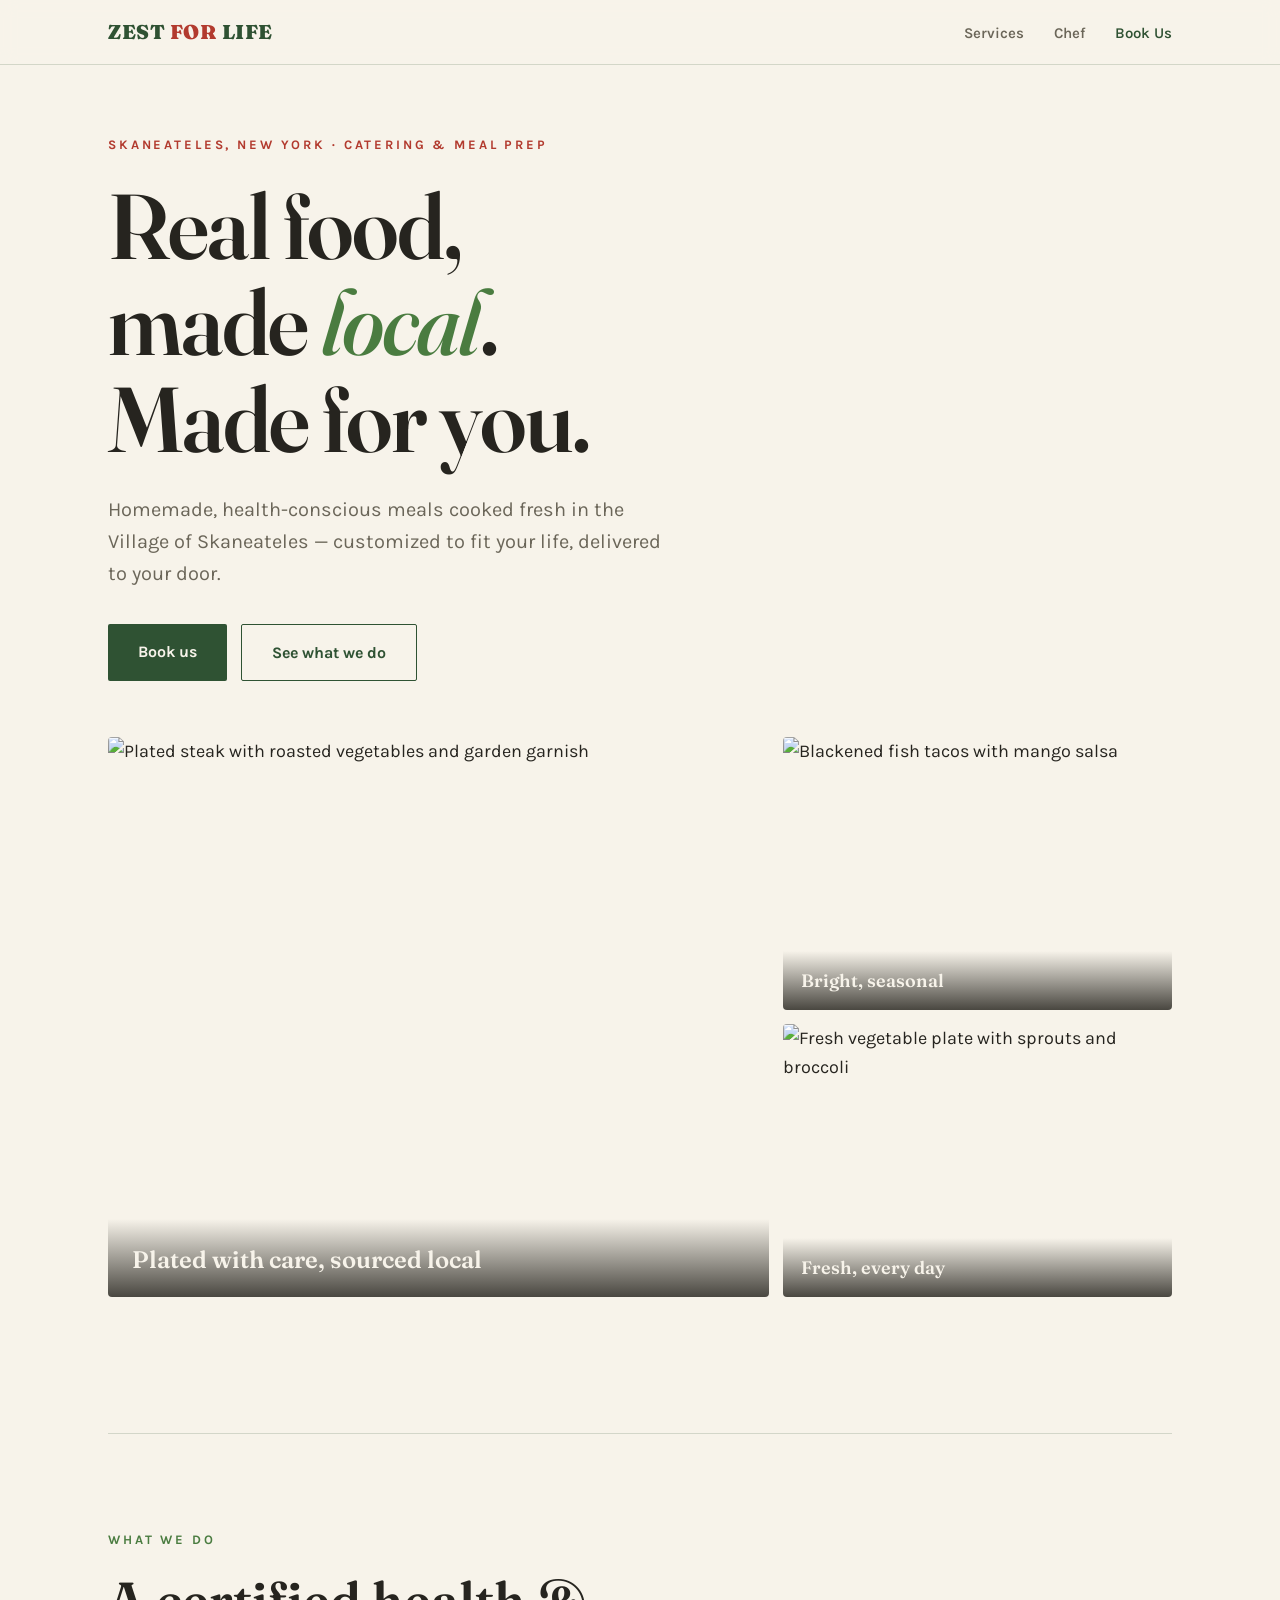
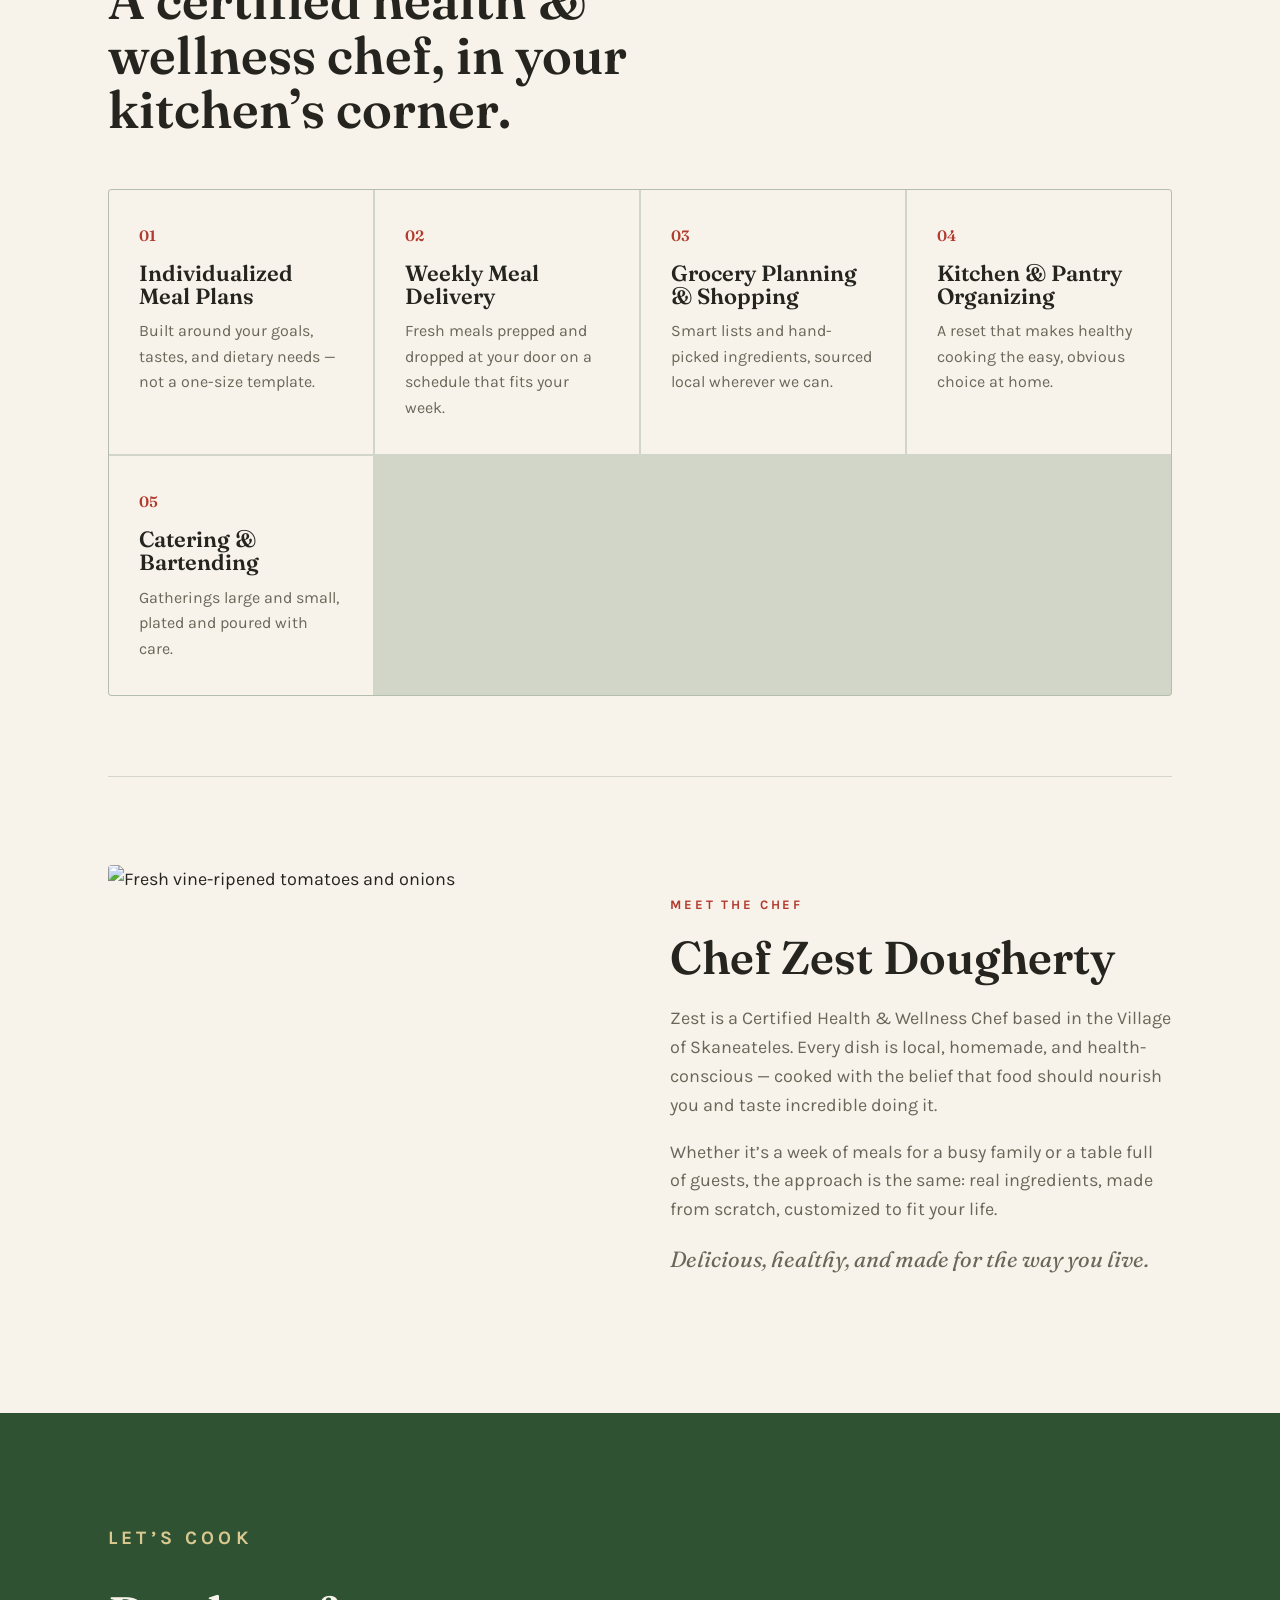
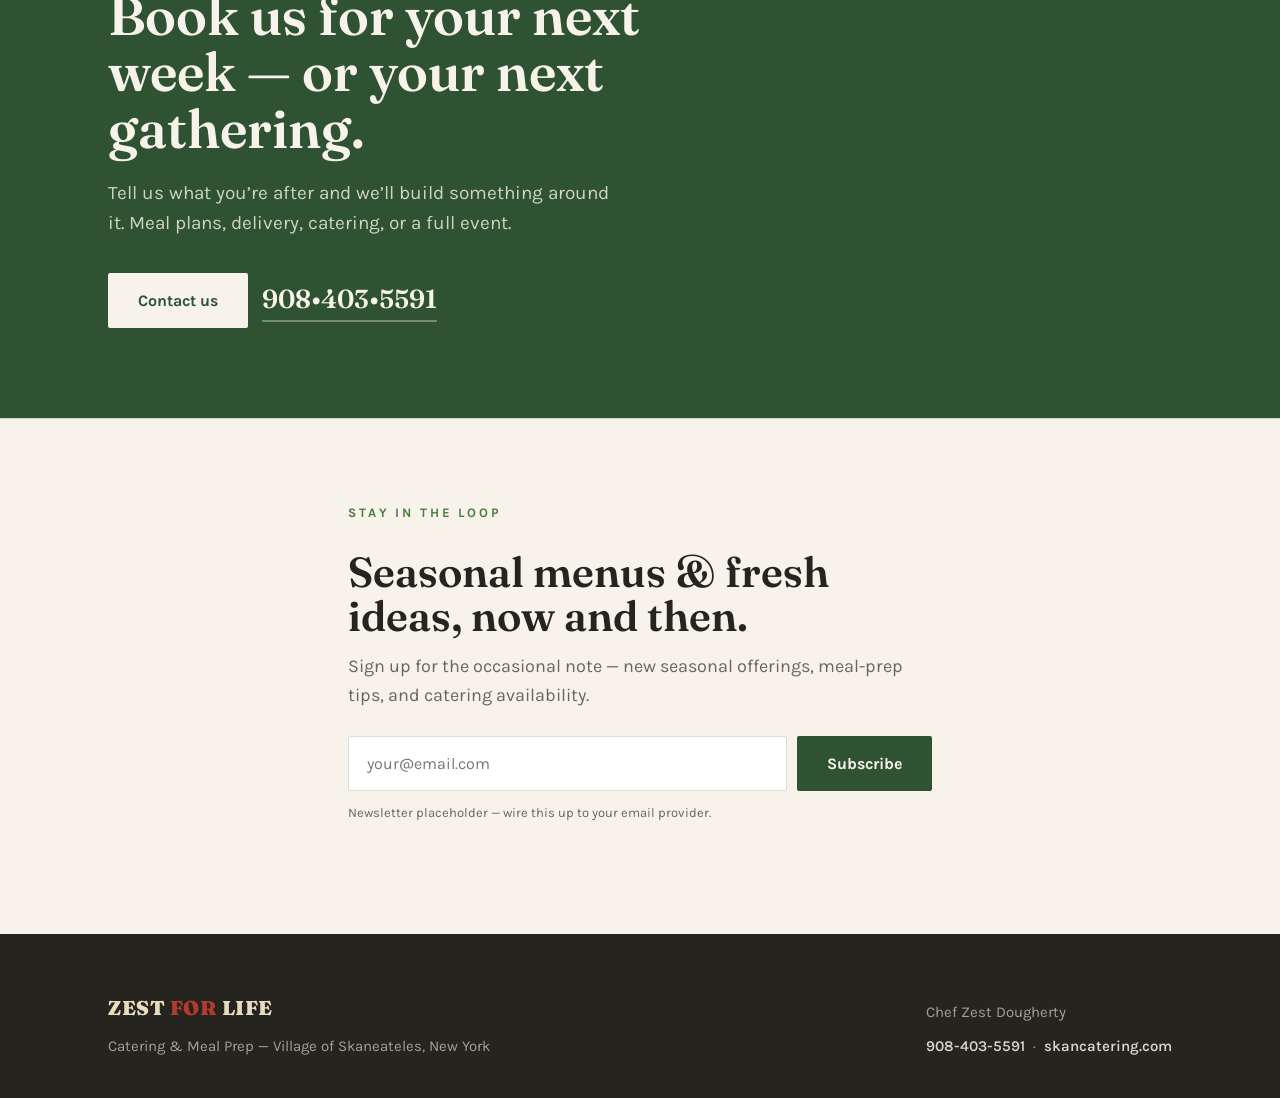
==== index.html @ a6c2edde "Add files via upload" ====
<!DOCTYPE html>
<html lang="en">
<head>
<meta charset="UTF-8">
<meta name="viewport" content="width=device-width, initial-scale=1.0">
<title>Zest for Life — Catering & Meal Prep | Skaneateles, NY</title>
<meta name="description" content="Local, homemade and health-conscious catering and meal prep in the Village of Skaneateles, New York. Certified Health & Wellness Chef Zest Dougherty.">
<meta property="og:title" content="Zest for Life — Catering & Meal Prep">
<meta property="og:description" content="Local, homemade and health-conscious catering and meal prep in Skaneateles, NY.">
<meta property="og:type" content="website">
<link rel="preconnect" href="https://fonts.googleapis.com">
<link rel="preconnect" href="https://fonts.gstatic.com" crossorigin>
<link href="https://fonts.googleapis.com/css2?family=Fraunces:opsz,wght@9..144,400;9..144,500;9..144,600;9..144,900&family=Karla:wght@400;500;600;700&display=swap" rel="stylesheet">
<style>
  :root{
    --herb:#2f5233;
    --herb-bright:#4a7c40;
    --tomato:#b23a2e;
    --cream:#f7f3ea;
    --cream-deep:#efe7d6;
    --ink:#26241f;
    --muted:#6b6659;
    --line:rgba(47,82,51,.18);
  }
  *{box-sizing:border-box;margin:0;padding:0}
  html{scroll-behavior:smooth}
  body{background:var(--cream);color:var(--ink);font-family:'Karla',system-ui,sans-serif;font-size:18px;line-height:1.6;-webkit-font-smoothing:antialiased}
  h1,h2,h3{font-family:'Fraunces',Georgia,serif;line-height:1.05;font-weight:600}
  a{color:inherit}
  img{display:block;width:100%;height:100%;object-fit:cover}
  .wrap{max-width:1120px;margin:0 auto;padding:0 28px}

  header{position:sticky;top:0;z-index:40;background:rgba(247,243,234,.88);backdrop-filter:blur(8px);border-bottom:1px solid var(--line)}
  .bar{display:flex;align-items:center;justify-content:space-between;padding:16px 28px;max-width:1120px;margin:0 auto}
  .brand{font-family:'Fraunces';font-weight:900;font-size:20px;letter-spacing:.5px;color:var(--herb);text-transform:uppercase}
  .brand span{color:var(--tomato)}
  nav a{font-weight:600;font-size:15px;text-decoration:none;margin-left:26px;color:var(--muted);transition:color .2s}
  nav a:hover{color:var(--herb)}
  .nav-cta{color:var(--herb)!important}
  @media(max-width:680px){nav a{margin-left:16px;font-size:14px}.brand{font-size:16px}}

  .hero{padding:70px 0 40px}
  .eyebrow{font-family:'Karla';font-weight:700;letter-spacing:.22em;text-transform:uppercase;font-size:13px;color:var(--tomato);margin-bottom:22px}
  .hero h1{font-size:clamp(48px,8vw,92px);font-weight:600;letter-spacing:-.02em}
  .hero h1 em{font-style:italic;color:var(--herb-bright);font-weight:500}
  .lede{max-width:560px;margin:26px 0 34px;font-size:20px;color:var(--muted)}
  .hero-actions{display:flex;gap:14px;flex-wrap:wrap}
  .btn{display:inline-block;font-weight:700;font-size:16px;text-decoration:none;padding:15px 30px;border-radius:2px;transition:transform .15s,box-shadow .2s}
  .btn-solid{background:var(--herb);color:var(--cream)}
  .btn-solid:hover{transform:translateY(-2px);box-shadow:0 10px 24px rgba(47,82,51,.28)}
  .btn-ghost{border:1.5px solid var(--herb);color:var(--herb)}
  .btn-ghost:hover{background:var(--herb);color:var(--cream)}

  .platter{margin-top:56px;display:grid;grid-template-columns:1.7fr 1fr;grid-template-rows:1fr 1fr;gap:14px;height:560px}
  .platter .big{grid-row:1/3;border-radius:4px;overflow:hidden;position:relative}
  .platter .sm{border-radius:4px;overflow:hidden;position:relative}
  .platter figcaption{position:absolute;left:0;bottom:0;right:0;padding:22px 24px 18px;background:linear-gradient(to top,rgba(30,28,22,.8),transparent);color:var(--cream);font-family:'Fraunces';font-size:24px;font-weight:600}
  .platter .sm figcaption{font-size:18px;padding:16px 18px 14px}
  @media(max-width:760px){.platter{grid-template-columns:1fr 1fr;grid-template-rows:220px 160px;height:auto}.platter .big{grid-column:1/3;grid-row:1}.platter figcaption{font-size:20px}}

  .services{padding:96px 0 80px;border-top:1px solid var(--line);margin-top:96px}
  .sec-head{max-width:620px;margin-bottom:52px}
  .sec-head .eyebrow{color:var(--herb-bright)}
  .sec-head h2{font-size:clamp(34px,5vw,52px)}
  .grid{display:grid;grid-template-columns:repeat(auto-fit,minmax(220px,1fr));gap:2px;background:var(--line);border:1px solid var(--line);border-radius:4px;overflow:hidden}
  .card{background:var(--cream);padding:34px 30px;transition:background .2s}
  .card:hover{background:var(--cream-deep)}
  .card .no{font-family:'Fraunces';font-size:15px;font-weight:600;color:var(--tomato)}
  .card h3{font-size:22px;margin:14px 0 10px}
  .card p{font-size:16px;color:var(--muted)}

  .about{padding:88px 0;display:grid;grid-template-columns:1fr 1fr;gap:60px;align-items:center;border-top:1px solid var(--line)}
  .about-img{border-radius:4px;overflow:hidden;height:460px}
  .about h2{font-size:clamp(30px,4.5vw,46px);margin-bottom:22px}
  .about p{color:var(--muted);margin-bottom:18px}
  .signoff{font-family:'Fraunces';font-style:italic;font-size:22px;color:var(--herb);margin-top:8px}
  @media(max-width:760px){.about{grid-template-columns:1fr;gap:32px}.about-img{height:300px;order:-1}}

  .book{background:var(--herb);color:var(--cream);padding:90px 0}
  .book .eyebrow{color:#d9c88f}
  .book h2{font-size:clamp(34px,5vw,54px);max-width:640px}
  .book p{max-width:520px;margin:20px 0 34px;color:rgba(247,243,234,.8);font-size:19px}
  .book-actions{display:flex;gap:14px;flex-wrap:wrap;align-items:center}
  .btn-cream{background:var(--cream);color:var(--herb)}
  .btn-cream:hover{transform:translateY(-2px);box-shadow:0 10px 24px rgba(0,0,0,.25)}
  .phone{font-family:'Fraunces';font-size:26px;font-weight:600;color:var(--cream);text-decoration:none;border-bottom:2px solid rgba(247,243,234,.35)}

  .news{padding:84px 0;border-top:1px solid var(--line)}
  .news-inner{max-width:640px}
  .news h2{font-size:clamp(28px,4vw,42px);margin-bottom:14px}
  .news p{color:var(--muted);margin-bottom:26px}
  .field{display:flex;gap:10px;flex-wrap:wrap}
  .field input{flex:1;min-width:220px;padding:15px 18px;border:1.5px solid var(--line);border-radius:2px;font-family:inherit;font-size:16px;background:#fff;color:var(--ink)}
  .field input:focus{outline:2px solid var(--herb-bright);outline-offset:1px;border-color:transparent}
  .note{font-size:13px;color:var(--muted);margin-top:12px}

  footer{background:var(--ink);color:var(--cream);padding:56px 0 40px}
  .foot{display:flex;justify-content:space-between;gap:30px;flex-wrap:wrap;align-items:flex-end}
  .foot .brand{color:#e7dcc0}
  .foot .brand span{color:var(--tomato)}
  .foot p{color:rgba(247,243,234,.6);font-size:15px;margin-top:10px}
  .foot a{color:rgba(247,243,234,.85);text-decoration:none;font-weight:600}
  .foot a:hover{color:#fff}
</style>
</head>
<body>

<header>
  <div class="bar">
    <div class="brand">Zest <span>for</span> Life</div>
    <nav>
      <a href="#services">Services</a>
      <a href="#about">Chef</a>
      <a href="#book" class="nav-cta">Book Us</a>
    </nav>
  </div>
</header>

<main class="wrap">

  <section class="hero">
    <p class="eyebrow">Skaneateles, New York &middot; Catering &amp; Meal Prep</p>
    <h1>Real food,<br>made <em>local</em>.<br>Made for you.</h1>
    <p class="lede">Homemade, health-conscious meals cooked fresh in the Village of Skaneateles &mdash; customized to fit your life, delivered to your door.</p>
    <div class="hero-actions">
      <a href="#book" class="btn btn-solid">Book us</a>
      <a href="#services" class="btn btn-ghost">See what we do</a>
    </div>

    <div class="platter">
      <figure class="big">
        <img src="/images/hero.jpg" alt="Plated steak with roasted vegetables and garden garnish">
        <figcaption>Plated with care, sourced local</figcaption>
      </figure>
      <figure class="sm">
        <img src="/images/tacos.jpg" alt="Blackened fish tacos with mango salsa">
        <figcaption>Bright, seasonal</figcaption>
      </figure>
      <figure class="sm">
        <img src="/images/salad.jpg" alt="Fresh vegetable plate with sprouts and broccoli">
        <figcaption>Fresh, every day</figcaption>
      </figure>
    </div>
  </section>

  <section class="services" id="services">
    <div class="sec-head">
      <p class="eyebrow">What we do</p>
      <h2>A certified health &amp; wellness chef, in your kitchen&rsquo;s corner.</h2>
    </div>
    <div class="grid">
      <div class="card"><div class="no">01</div><h3>Individualized Meal Plans</h3><p>Built around your goals, tastes, and dietary needs &mdash; not a one-size template.</p></div>
      <div class="card"><div class="no">02</div><h3>Weekly Meal Delivery</h3><p>Fresh meals prepped and dropped at your door on a schedule that fits your week.</p></div>
      <div class="card"><div class="no">03</div><h3>Grocery Planning &amp; Shopping</h3><p>Smart lists and hand-picked ingredients, sourced local wherever we can.</p></div>
      <div class="card"><div class="no">04</div><h3>Kitchen &amp; Pantry Organizing</h3><p>A reset that makes healthy cooking the easy, obvious choice at home.</p></div>
      <div class="card"><div class="no">05</div><h3>Catering &amp; Bartending</h3><p>Gatherings large and small, plated and poured with care.</p></div>
    </div>
  </section>

  <section class="about" id="about">
    <div class="about-img"><img src="/images/tom.jpg" alt="Fresh vine-ripened tomatoes and onions"></div>
    <div>
      <p class="eyebrow" style="color:var(--tomato)">Meet the chef</p>
      <h2>Chef Zest Dougherty</h2>
      <p>Zest is a Certified Health &amp; Wellness Chef based in the Village of Skaneateles. Every dish is local, homemade, and health-conscious &mdash; cooked with the belief that food should nourish you and taste incredible doing it.</p>
      <p>Whether it&rsquo;s a week of meals for a busy family or a table full of guests, the approach is the same: real ingredients, made from scratch, customized to fit your life.</p>
      <p class="signoff">Delicious, healthy, and made for the way you live.</p>
    </div>
  </section>

</main>

<section class="book" id="book">
  <div class="wrap">
    <p class="eyebrow">Let&rsquo;s cook</p>
    <h2>Book us for your next week &mdash; or your next gathering.</h2>
    <p>Tell us what you&rsquo;re after and we&rsquo;ll build something around it. Meal plans, delivery, catering, or a full event.</p>
    <div class="book-actions">
      <a href="#" class="btn btn-cream">Contact us</a>
      <a href="tel:19084035591" class="phone">908&#8226;403&#8226;5591</a>
    </div>
  </div>
</section>

<section class="news">
  <div class="wrap news-inner">
    <p class="eyebrow" style="color:var(--herb-bright)">Stay in the loop</p>
    <h2>Seasonal menus &amp; fresh ideas, now and then.</h2>
    <p>Sign up for the occasional note &mdash; new seasonal offerings, meal-prep tips, and catering availability.</p>
    <div class="field">
      <input type="email" placeholder="your@email.com" aria-label="Email address">
      <a href="#" class="btn btn-solid">Subscribe</a>
    </div>
    <p class="note">Newsletter placeholder &mdash; wire this up to your email provider.</p>
  </div>
</section>

<footer>
  <div class="wrap foot">
    <div>
      <div class="brand">Zest <span>for</span> Life</div>
      <p>Catering &amp; Meal Prep &mdash; Village of Skaneateles, New York</p>
    </div>
    <div>
      <p>Chef Zest Dougherty</p>
      <p><a href="tel:19084035591">908-403-5591</a> &nbsp;&middot;&nbsp; <a href="https://skancatering.com">skancatering.com</a></p>
    </div>
  </div>
</footer>

</body>
</html>
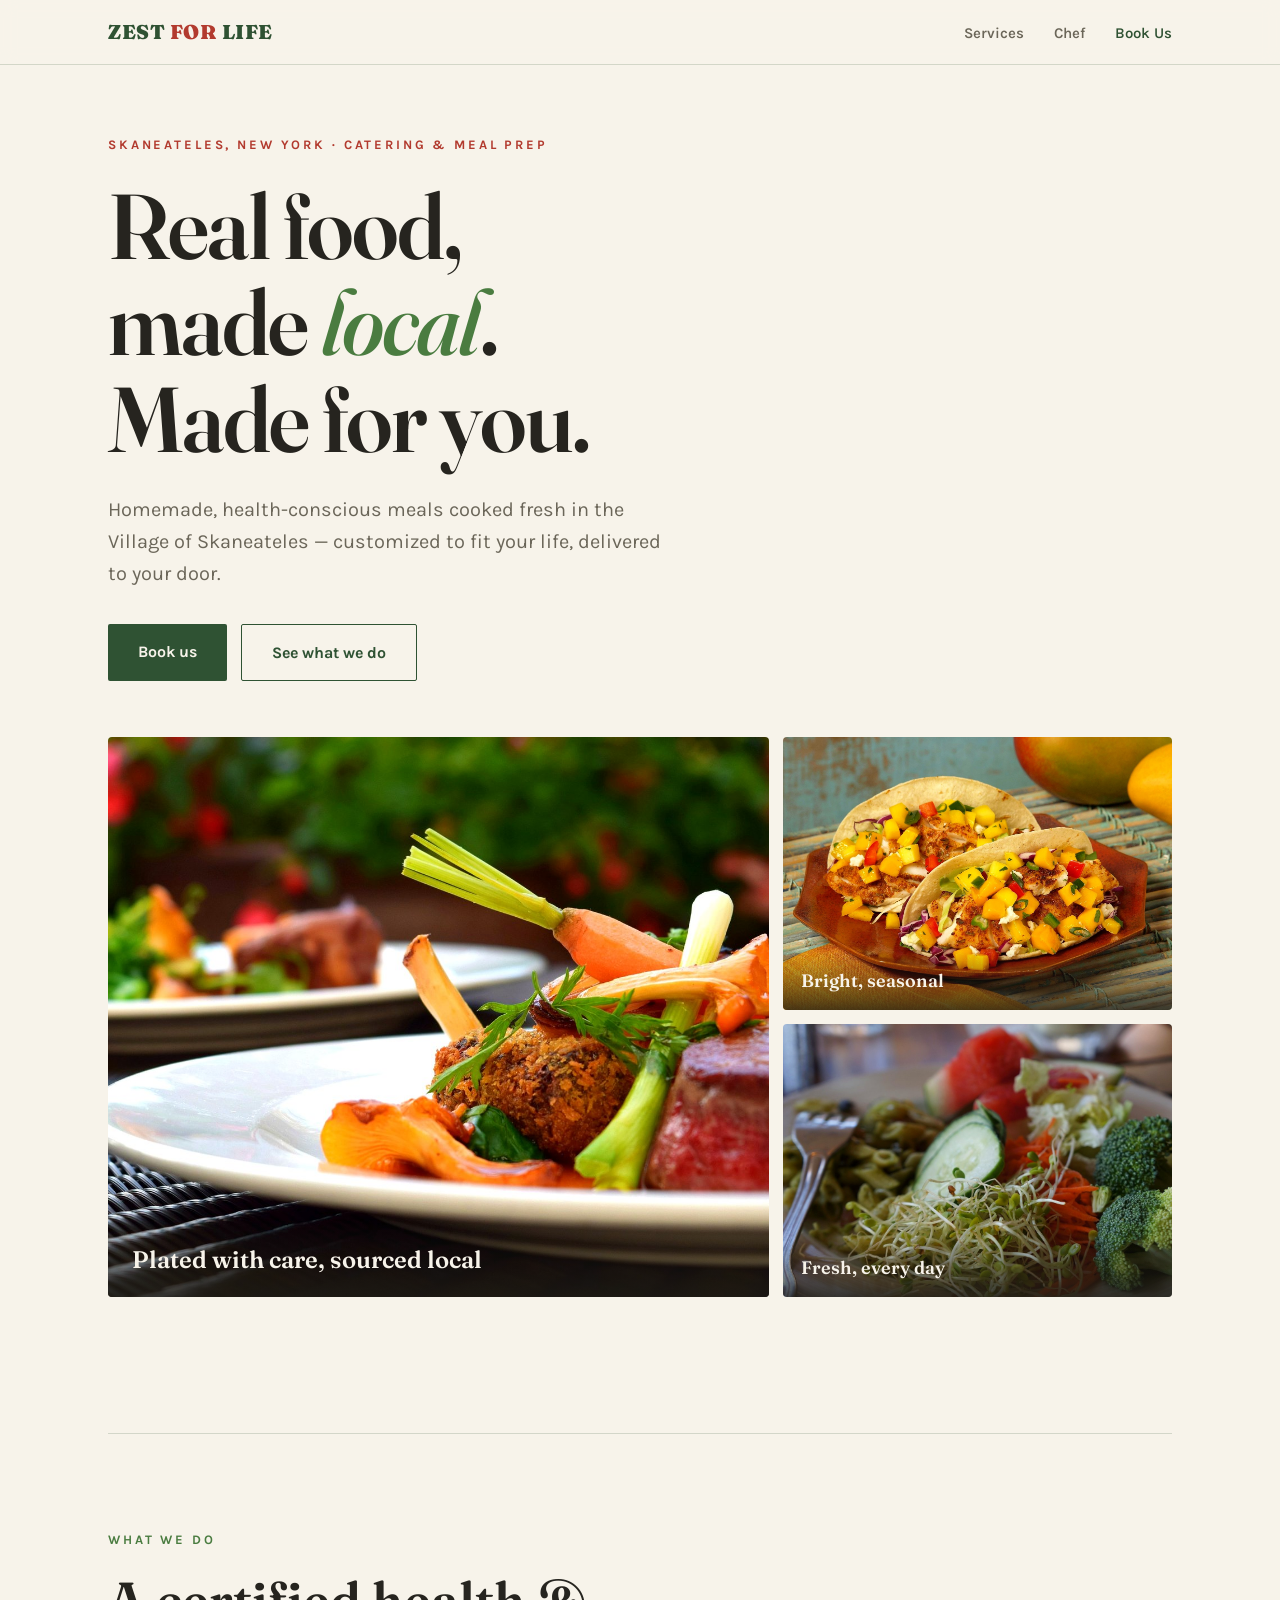
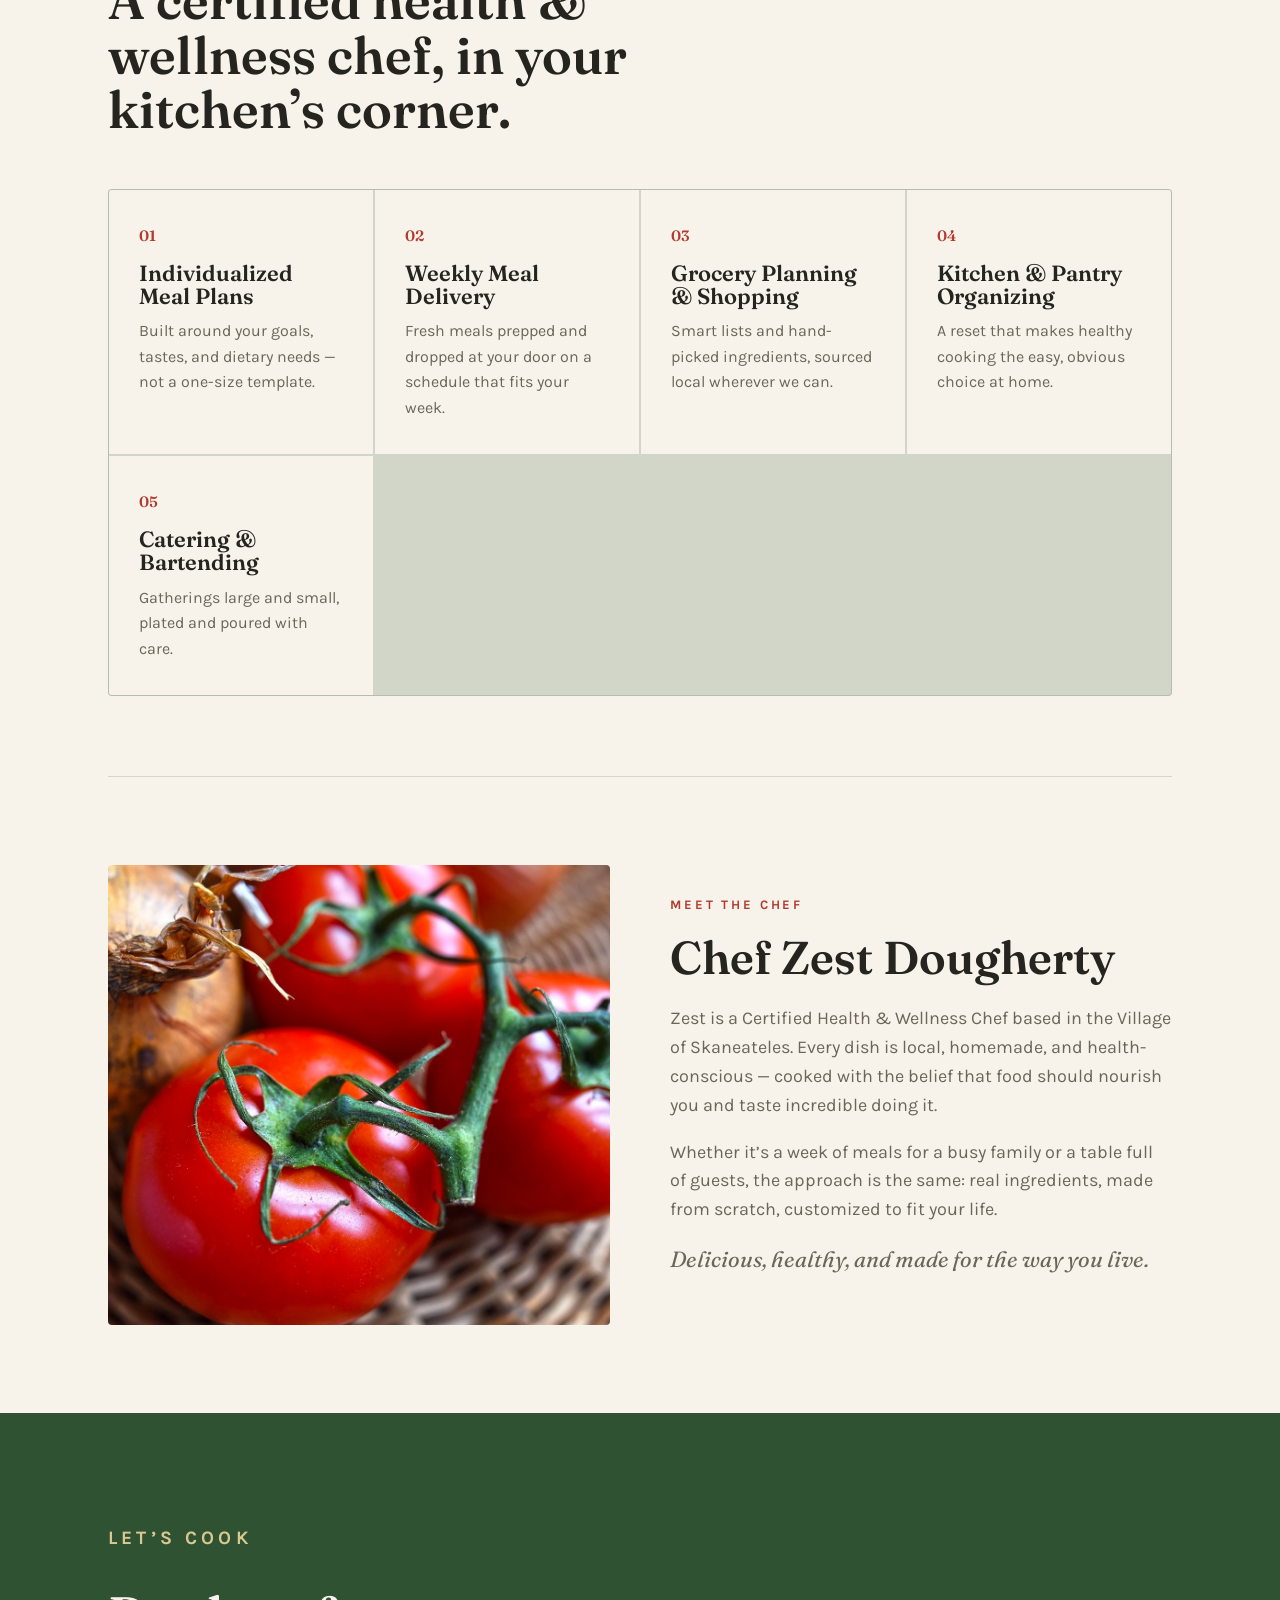
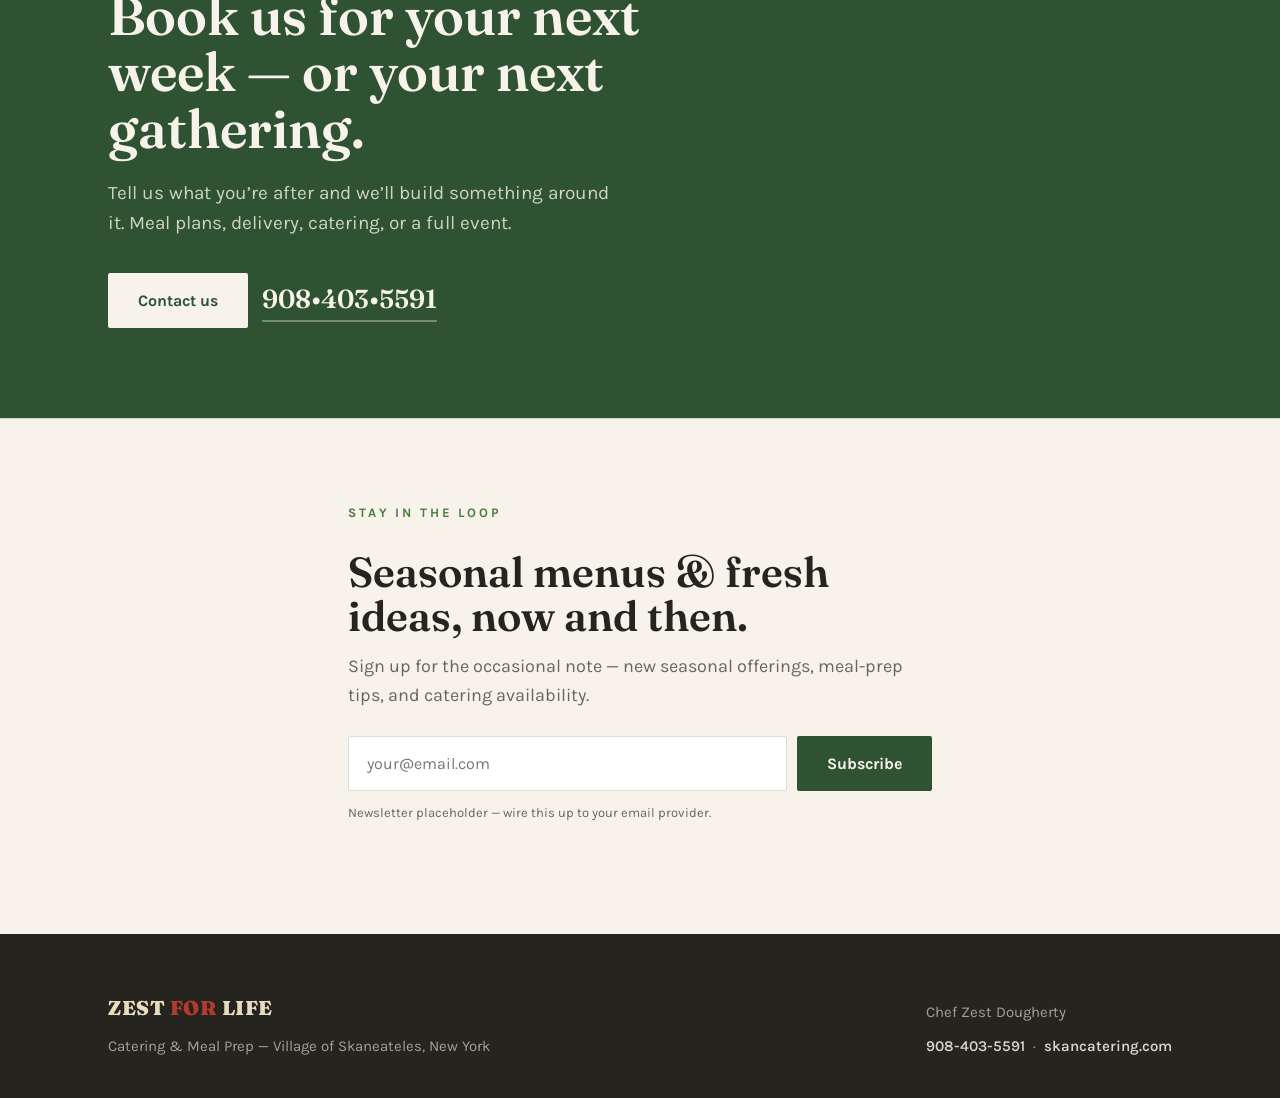
==== commit 3a38daf9: "Update index.html" ====
--- a/index.html
+++ b/index.html
@@ -129,15 +129,15 @@
 
     <div class="platter">
       <figure class="big">
-        <img src="/images/hero.jpg" alt="Plated steak with roasted vegetables and garden garnish">
+        <img src="./hero.jpg" alt="Plated steak with roasted vegetables and garden garnish">
         <figcaption>Plated with care, sourced local</figcaption>
       </figure>
       <figure class="sm">
-        <img src="/images/tacos.jpg" alt="Blackened fish tacos with mango salsa">
+        <img src="./tacos.jpg" alt="Blackened fish tacos with mango salsa">
         <figcaption>Bright, seasonal</figcaption>
       </figure>
       <figure class="sm">
-        <img src="/images/salad.jpg" alt="Fresh vegetable plate with sprouts and broccoli">
+        <img src="./salad.jpg" alt="Fresh vegetable plate with sprouts and broccoli">
         <figcaption>Fresh, every day</figcaption>
       </figure>
     </div>
@@ -158,7 +158,7 @@
   </section>
 
   <section class="about" id="about">
-    <div class="about-img"><img src="/images/tom.jpg" alt="Fresh vine-ripened tomatoes and onions"></div>
+    <div class="about-img"><img src="./tom.jpg" alt="Fresh vine-ripened tomatoes and onions"></div>
     <div>
       <p class="eyebrow" style="color:var(--tomato)">Meet the chef</p>
       <h2>Chef Zest Dougherty</h2>
@@ -209,4 +209,4 @@
 </footer>
 
 </body>
-</html>+</html>
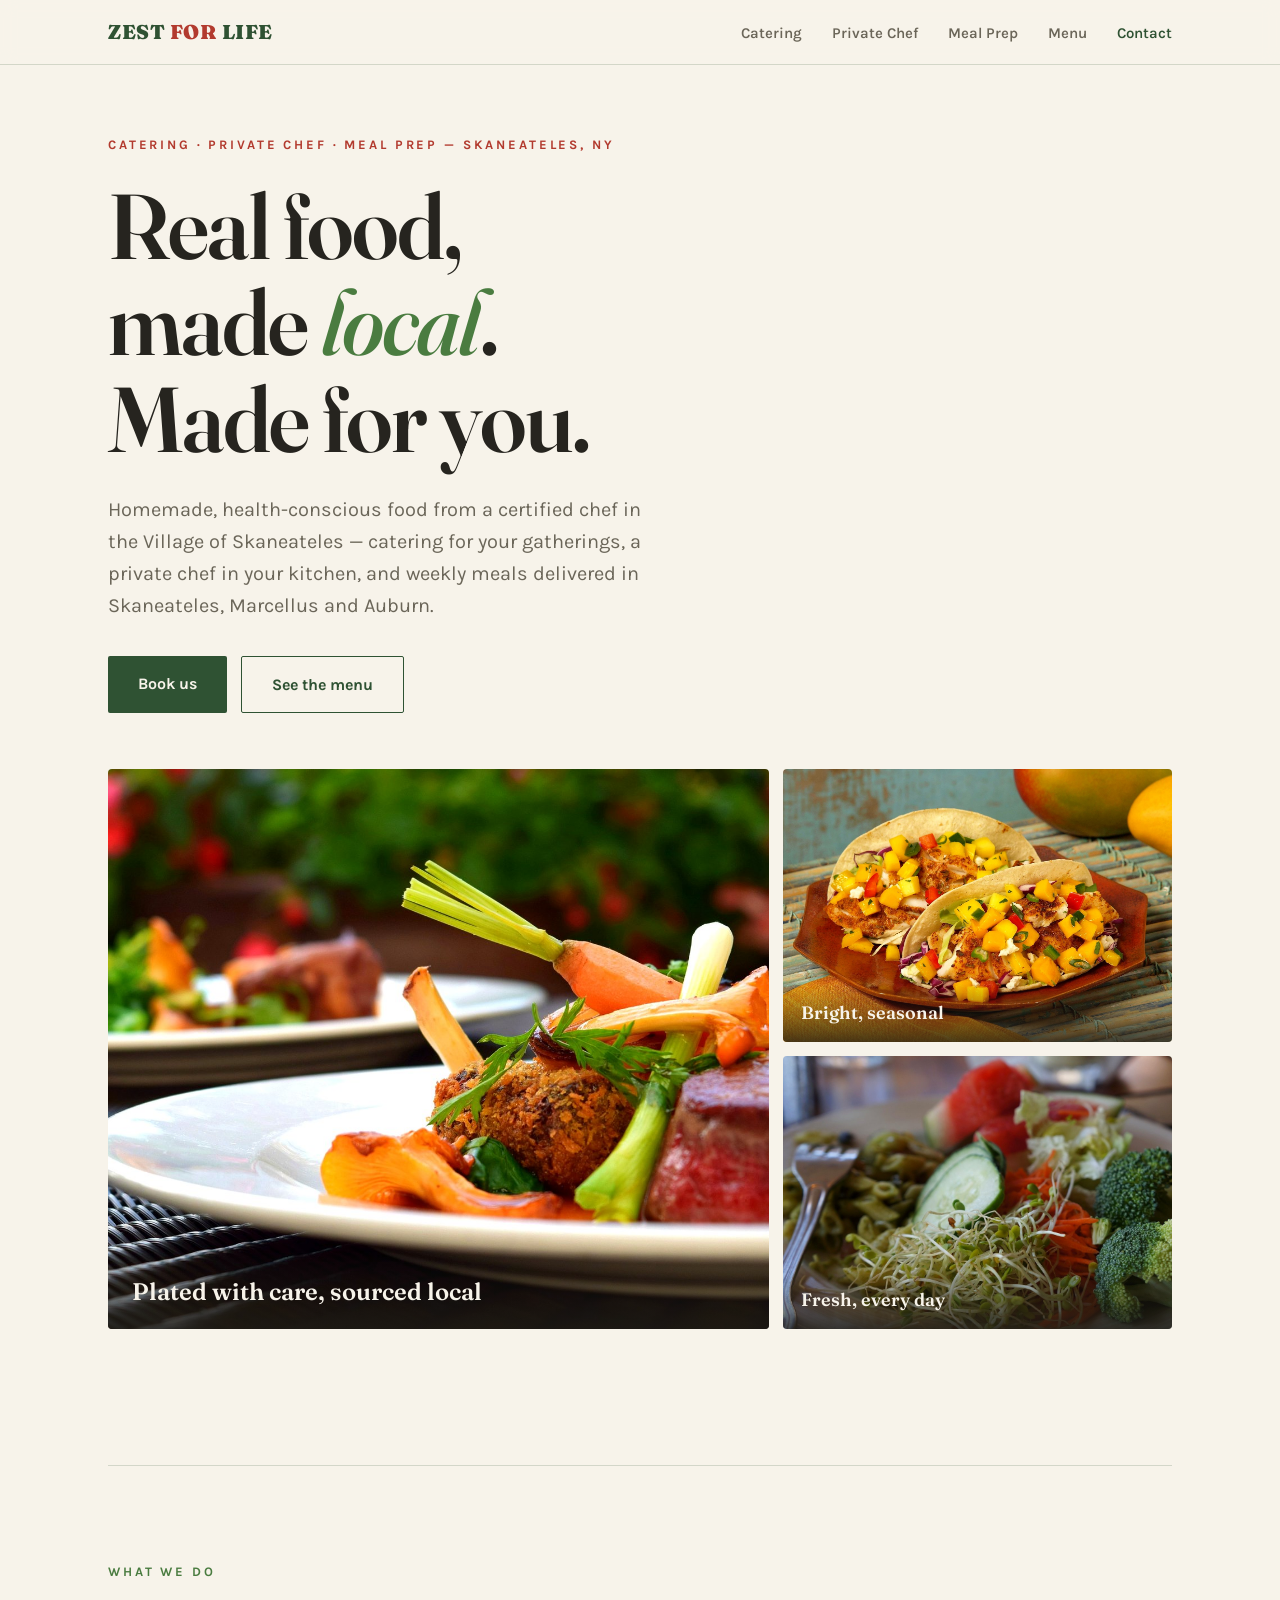
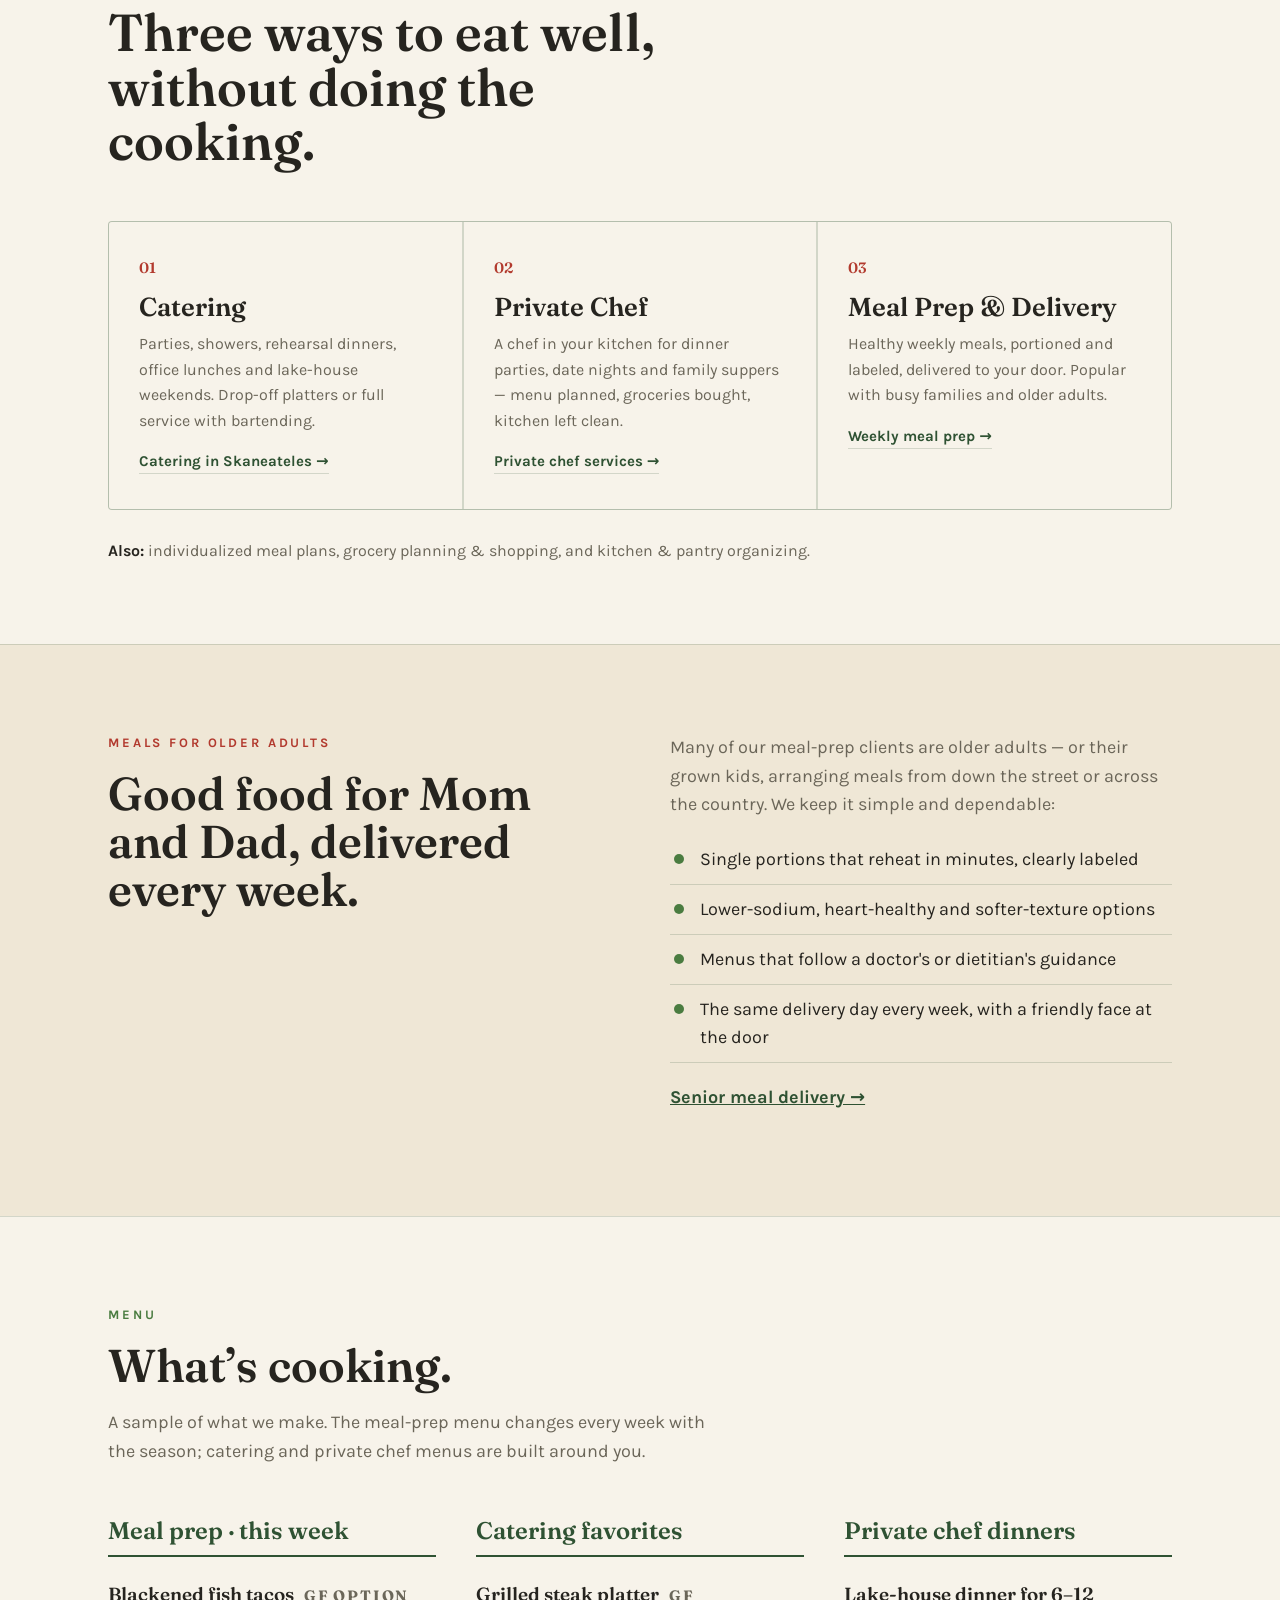
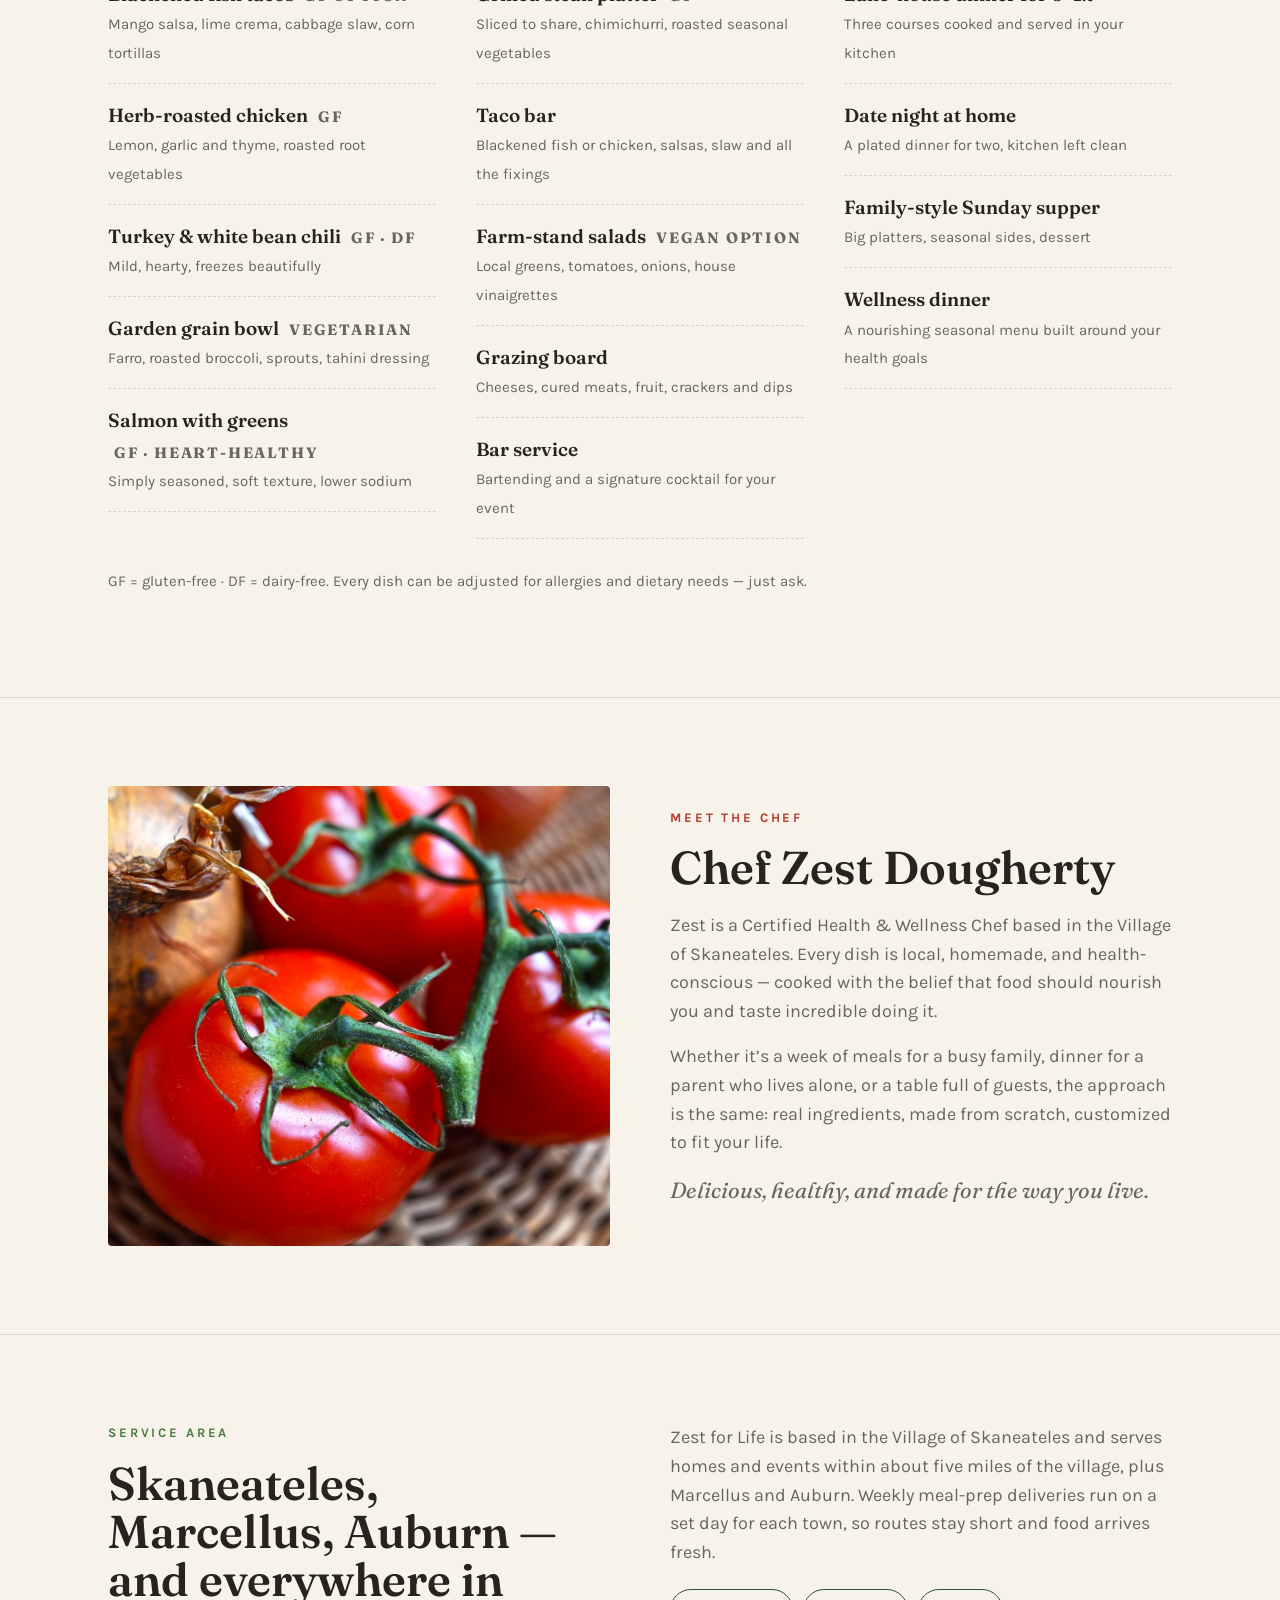
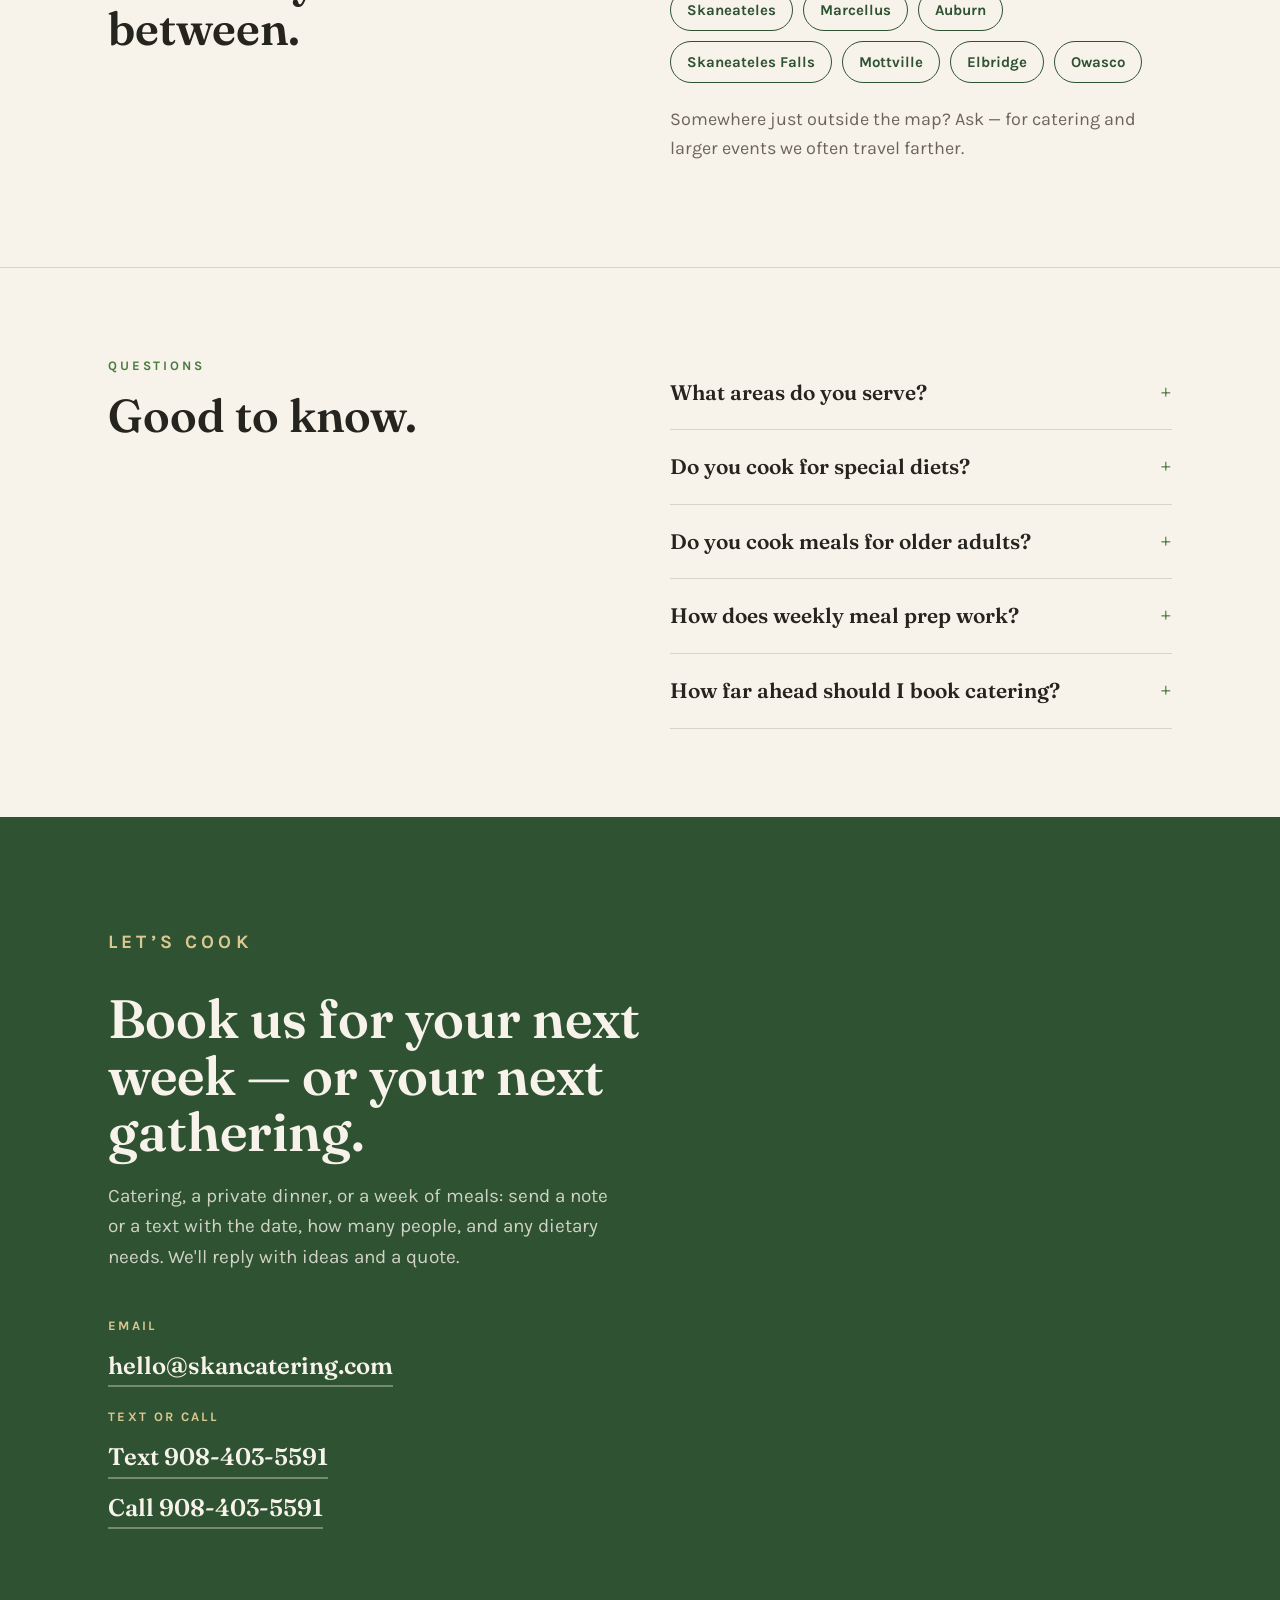
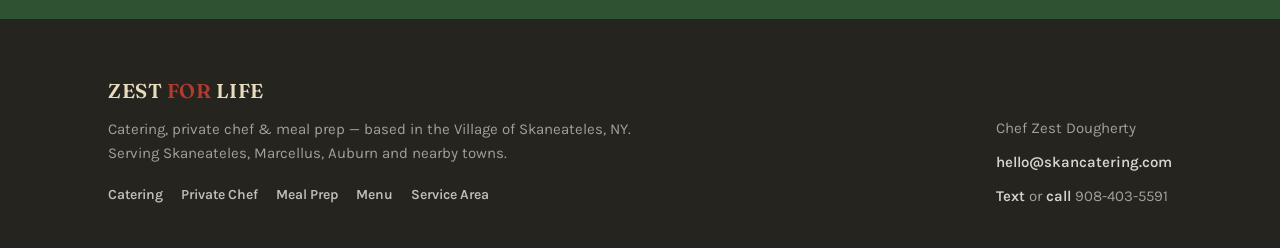
==== commit fa90c7b4: "Add files via upload" ====
--- a/index.html
+++ b/index.html
@@ -3,141 +3,57 @@
 <head>
 <meta charset="UTF-8">
 <meta name="viewport" content="width=device-width, initial-scale=1.0">
-<title>Zest for Life — Catering & Meal Prep | Skaneateles, NY</title>
-<meta name="description" content="Local, homemade and health-conscious catering and meal prep in the Village of Skaneateles, New York. Certified Health & Wellness Chef Zest Dougherty.">
-<meta property="og:title" content="Zest for Life — Catering & Meal Prep">
-<meta property="og:description" content="Local, homemade and health-conscious catering and meal prep in Skaneateles, NY.">
+<title>Catering, Private Chef & Meal Prep in Skaneateles, NY | Zest for Life</title>
+<meta name="description" content="Zest for Life offers catering, private chef dinners and healthy weekly meal prep in Skaneateles, Marcellus and Auburn, NY, from Certified Health & Wellness Chef Zest Dougherty.">
+<link rel="canonical" href="https://skancatering.com/">
+<meta property="og:title" content="Catering, Private Chef & Meal Prep in Skaneateles, NY | Zest for Life">
+<meta property="og:description" content="Zest for Life offers catering, private chef dinners and healthy weekly meal prep in Skaneateles, Marcellus and Auburn, NY, from Certified Health & Wellness Chef Zest Dougherty.">
 <meta property="og:type" content="website">
+<meta property="og:url" content="https://skancatering.com/">
+<meta property="og:image" content="https://skancatering.com/hero.jpg">
+<meta name="theme-color" content="#2f5233">
 <link rel="preconnect" href="https://fonts.googleapis.com">
 <link rel="preconnect" href="https://fonts.gstatic.com" crossorigin>
-<link href="https://fonts.googleapis.com/css2?family=Fraunces:opsz,wght@9..144,400;9..144,500;9..144,600;9..144,900&family=Karla:wght@400;500;600;700&display=swap" rel="stylesheet">
-<style>
-  :root{
-    --herb:#2f5233;
-    --herb-bright:#4a7c40;
-    --tomato:#b23a2e;
-    --cream:#f7f3ea;
-    --cream-deep:#efe7d6;
-    --ink:#26241f;
-    --muted:#6b6659;
-    --line:rgba(47,82,51,.18);
-  }
-  *{box-sizing:border-box;margin:0;padding:0}
-  html{scroll-behavior:smooth}
-  body{background:var(--cream);color:var(--ink);font-family:'Karla',system-ui,sans-serif;font-size:18px;line-height:1.6;-webkit-font-smoothing:antialiased}
-  h1,h2,h3{font-family:'Fraunces',Georgia,serif;line-height:1.05;font-weight:600}
-  a{color:inherit}
-  img{display:block;width:100%;height:100%;object-fit:cover}
-  .wrap{max-width:1120px;margin:0 auto;padding:0 28px}
-
-  header{position:sticky;top:0;z-index:40;background:rgba(247,243,234,.88);backdrop-filter:blur(8px);border-bottom:1px solid var(--line)}
-  .bar{display:flex;align-items:center;justify-content:space-between;padding:16px 28px;max-width:1120px;margin:0 auto}
-  .brand{font-family:'Fraunces';font-weight:900;font-size:20px;letter-spacing:.5px;color:var(--herb);text-transform:uppercase}
-  .brand span{color:var(--tomato)}
-  nav a{font-weight:600;font-size:15px;text-decoration:none;margin-left:26px;color:var(--muted);transition:color .2s}
-  nav a:hover{color:var(--herb)}
-  .nav-cta{color:var(--herb)!important}
-  @media(max-width:680px){nav a{margin-left:16px;font-size:14px}.brand{font-size:16px}}
-
-  .hero{padding:70px 0 40px}
-  .eyebrow{font-family:'Karla';font-weight:700;letter-spacing:.22em;text-transform:uppercase;font-size:13px;color:var(--tomato);margin-bottom:22px}
-  .hero h1{font-size:clamp(48px,8vw,92px);font-weight:600;letter-spacing:-.02em}
-  .hero h1 em{font-style:italic;color:var(--herb-bright);font-weight:500}
-  .lede{max-width:560px;margin:26px 0 34px;font-size:20px;color:var(--muted)}
-  .hero-actions{display:flex;gap:14px;flex-wrap:wrap}
-  .btn{display:inline-block;font-weight:700;font-size:16px;text-decoration:none;padding:15px 30px;border-radius:2px;transition:transform .15s,box-shadow .2s}
-  .btn-solid{background:var(--herb);color:var(--cream)}
-  .btn-solid:hover{transform:translateY(-2px);box-shadow:0 10px 24px rgba(47,82,51,.28)}
-  .btn-ghost{border:1.5px solid var(--herb);color:var(--herb)}
-  .btn-ghost:hover{background:var(--herb);color:var(--cream)}
-
-  .platter{margin-top:56px;display:grid;grid-template-columns:1.7fr 1fr;grid-template-rows:1fr 1fr;gap:14px;height:560px}
-  .platter .big{grid-row:1/3;border-radius:4px;overflow:hidden;position:relative}
-  .platter .sm{border-radius:4px;overflow:hidden;position:relative}
-  .platter figcaption{position:absolute;left:0;bottom:0;right:0;padding:22px 24px 18px;background:linear-gradient(to top,rgba(30,28,22,.8),transparent);color:var(--cream);font-family:'Fraunces';font-size:24px;font-weight:600}
-  .platter .sm figcaption{font-size:18px;padding:16px 18px 14px}
-  @media(max-width:760px){.platter{grid-template-columns:1fr 1fr;grid-template-rows:220px 160px;height:auto}.platter .big{grid-column:1/3;grid-row:1}.platter figcaption{font-size:20px}}
-
-  .services{padding:96px 0 80px;border-top:1px solid var(--line);margin-top:96px}
-  .sec-head{max-width:620px;margin-bottom:52px}
-  .sec-head .eyebrow{color:var(--herb-bright)}
-  .sec-head h2{font-size:clamp(34px,5vw,52px)}
-  .grid{display:grid;grid-template-columns:repeat(auto-fit,minmax(220px,1fr));gap:2px;background:var(--line);border:1px solid var(--line);border-radius:4px;overflow:hidden}
-  .card{background:var(--cream);padding:34px 30px;transition:background .2s}
-  .card:hover{background:var(--cream-deep)}
-  .card .no{font-family:'Fraunces';font-size:15px;font-weight:600;color:var(--tomato)}
-  .card h3{font-size:22px;margin:14px 0 10px}
-  .card p{font-size:16px;color:var(--muted)}
-
-  .about{padding:88px 0;display:grid;grid-template-columns:1fr 1fr;gap:60px;align-items:center;border-top:1px solid var(--line)}
-  .about-img{border-radius:4px;overflow:hidden;height:460px}
-  .about h2{font-size:clamp(30px,4.5vw,46px);margin-bottom:22px}
-  .about p{color:var(--muted);margin-bottom:18px}
-  .signoff{font-family:'Fraunces';font-style:italic;font-size:22px;color:var(--herb);margin-top:8px}
-  @media(max-width:760px){.about{grid-template-columns:1fr;gap:32px}.about-img{height:300px;order:-1}}
-
-  .book{background:var(--herb);color:var(--cream);padding:90px 0}
-  .book .eyebrow{color:#d9c88f}
-  .book h2{font-size:clamp(34px,5vw,54px);max-width:640px}
-  .book p{max-width:520px;margin:20px 0 34px;color:rgba(247,243,234,.8);font-size:19px}
-  .book-actions{display:flex;gap:14px;flex-wrap:wrap;align-items:center}
-  .btn-cream{background:var(--cream);color:var(--herb)}
-  .btn-cream:hover{transform:translateY(-2px);box-shadow:0 10px 24px rgba(0,0,0,.25)}
-  .phone{font-family:'Fraunces';font-size:26px;font-weight:600;color:var(--cream);text-decoration:none;border-bottom:2px solid rgba(247,243,234,.35)}
-
-  .news{padding:84px 0;border-top:1px solid var(--line)}
-  .news-inner{max-width:640px}
-  .news h2{font-size:clamp(28px,4vw,42px);margin-bottom:14px}
-  .news p{color:var(--muted);margin-bottom:26px}
-  .field{display:flex;gap:10px;flex-wrap:wrap}
-  .field input{flex:1;min-width:220px;padding:15px 18px;border:1.5px solid var(--line);border-radius:2px;font-family:inherit;font-size:16px;background:#fff;color:var(--ink)}
-  .field input:focus{outline:2px solid var(--herb-bright);outline-offset:1px;border-color:transparent}
-  .note{font-size:13px;color:var(--muted);margin-top:12px}
-
-  footer{background:var(--ink);color:var(--cream);padding:56px 0 40px}
-  .foot{display:flex;justify-content:space-between;gap:30px;flex-wrap:wrap;align-items:flex-end}
-  .foot .brand{color:#e7dcc0}
-  .foot .brand span{color:var(--tomato)}
-  .foot p{color:rgba(247,243,234,.6);font-size:15px;margin-top:10px}
-  .foot a{color:rgba(247,243,234,.85);text-decoration:none;font-weight:600}
-  .foot a:hover{color:#fff}
-</style>
+<link href="https://fonts.googleapis.com/css2?family=Fraunces:ital,opsz,wght@0,9..144,400;0,9..144,500;0,9..144,600;0,9..144,900;1,9..144,500&family=Karla:wght@400;500;600;700&display=swap" rel="stylesheet">
+<link rel="stylesheet" href="/styles.css">
+<script type="application/ld+json">{"@context": "https://schema.org", "@type": "LocalBusiness", "@id": "https://skancatering.com/#business", "name": "Zest for Life", "description": "Catering, private chef and meal prep service in Skaneateles, NY, run by Certified Health & Wellness Chef Zest Dougherty.", "url": "https://skancatering.com/", "image": "https://skancatering.com/hero.jpg", "telephone": "+19084035591", "email": "hello@skancatering.com", "address": {"@type": "PostalAddress", "addressLocality": "Skaneateles", "addressRegion": "NY", "postalCode": "13152", "addressCountry": "US"}, "areaServed": [{"@type": "City", "name": "Skaneateles, NY"}, {"@type": "City", "name": "Marcellus, NY"}, {"@type": "City", "name": "Auburn, NY"}, {"@type": "City", "name": "Skaneateles Falls, NY"}, {"@type": "City", "name": "Mottville, NY"}, {"@type": "City", "name": "Elbridge, NY"}, {"@type": "City", "name": "Owasco, NY"}, {"@type": "GeoCircle", "geoMidpoint": {"@type": "GeoCoordinates", "latitude": 42.947, "longitude": -76.4291}, "geoRadius": "8047"}], "founder": {"@type": "Person", "name": "Zest Dougherty", "jobTitle": "Certified Health & Wellness Chef"}, "makesOffer": [{"@type": "Offer", "itemOffered": {"@type": "Service", "name": "Catering", "url": "https://skancatering.com/catering"}}, {"@type": "Offer", "itemOffered": {"@type": "Service", "name": "Private chef", "url": "https://skancatering.com/private-chef"}}, {"@type": "Offer", "itemOffered": {"@type": "Service", "name": "Meal prep and weekly meal delivery", "url": "https://skancatering.com/meal-prep"}}]}</script>
+<script type="application/ld+json">{"@context": "https://schema.org", "@type": "FAQPage", "mainEntity": [{"@type": "Question", "name": "What areas do you serve?", "acceptedAnswer": {"@type": "Answer", "text": "We're based in the Village of Skaneateles and serve Skaneateles, Skaneateles Falls, Mottville, Marcellus, Elbridge, Owasco and Auburn &mdash; roughly a five-mile radius of the village plus Marcellus and Auburn. For catering we can often travel farther."}}, {"@type": "Question", "name": "Do you cook for special diets?", "acceptedAnswer": {"@type": "Answer", "text": "Yes. Every plan is built around the people eating it: gluten-free, dairy-free, vegetarian, lower-sodium, heart-healthy, softer textures and smaller portions are all part of the everyday work. If a doctor or dietitian has given guidance, send it along and meals will follow it."}}, {"@type": "Question", "name": "Do you cook meals for older adults?", "acceptedAnswer": {"@type": "Answer", "text": "Yes &mdash; it's one of the things we do most. Families often set up weekly meals for a parent or grandparent: easy-to-reheat portions, clearly labeled, delivered on a regular day, with menus that respect any diet the doctor has recommended."}}, {"@type": "Question", "name": "How does weekly meal prep work?", "acceptedAnswer": {"@type": "Answer", "text": "Choose from the weekly menu (or ask for a custom plan), place your order by the cutoff, and meals are delivered on your town's delivery day, portioned and labeled with reheating instructions."}}, {"@type": "Question", "name": "How far ahead should I book catering?", "acceptedAnswer": {"@type": "Answer", "text": "Two to four weeks is ideal for parties and gatherings, and longer for large events or summer weekends on the lake. Last-minute? Text anyway &mdash; if there's room on the calendar we'll make it work."}}]}</script>
 </head>
 <body>
-
+<a class="skip" href="#main">Skip to content</a>
 <header>
   <div class="bar">
-    <div class="brand">Zest <span>for</span> Life</div>
-    <nav>
-      <a href="#services">Services</a>
-      <a href="#about">Chef</a>
-      <a href="#book" class="nav-cta">Book Us</a>
+    <a href="/" class="brand" style="text-decoration:none">Zest <span>for</span> Life</a>
+    <nav aria-label="Main">
+      <a href="/catering">Catering</a>
+      <a href="/private-chef">Private Chef</a>
+      <a href="/meal-prep">Meal Prep</a>
+      <a href="/#menu">Menu</a>
+      <a href="#contact" class="nav-cta">Contact</a>
     </nav>
   </div>
 </header>
 
-<main class="wrap">
-
+<main id="main" class="wrap">
   <section class="hero">
-    <p class="eyebrow">Skaneateles, New York &middot; Catering &amp; Meal Prep</p>
-    <h1>Real food,<br>made <em>local</em>.<br>Made for you.</h1>
-    <p class="lede">Homemade, health-conscious meals cooked fresh in the Village of Skaneateles &mdash; customized to fit your life, delivered to your door.</p>
+    <h1 class="eyebrow">Catering &middot; Private Chef &middot; Meal Prep &mdash; Skaneateles, NY</h1>
+    <p class="display">Real food,<br>made <em>local</em>.<br>Made for you.</p>
+    <p class="lede">Homemade, health-conscious food from a certified chef in the Village of Skaneateles &mdash; catering for your gatherings, a private chef in your kitchen, and weekly meals delivered in Skaneateles, Marcellus and Auburn.</p>
     <div class="hero-actions">
-      <a href="#book" class="btn btn-solid">Book us</a>
-      <a href="#services" class="btn btn-ghost">See what we do</a>
+      <a href="#contact" class="btn btn-solid">Book us</a>
+      <a href="#menu" class="btn btn-ghost">See the menu</a>
     </div>
-
     <div class="platter">
       <figure class="big">
-        <img src="./hero.jpg" alt="Plated steak with roasted vegetables and garden garnish">
+        <img src="/hero.jpg" alt="Plated steak with roasted vegetables from a Zest for Life catered dinner in Skaneateles" width="1500" height="1000">
         <figcaption>Plated with care, sourced local</figcaption>
       </figure>
       <figure class="sm">
-        <img src="./tacos.jpg" alt="Blackened fish tacos with mango salsa">
+        <img src="/tacos.jpg" alt="Blackened fish tacos with mango salsa" width="1500" height="1125" loading="lazy">
         <figcaption>Bright, seasonal</figcaption>
       </figure>
       <figure class="sm">
-        <img src="./salad.jpg" alt="Fresh vegetable plate with sprouts and broccoli">
+        <img src="/salad.jpg" alt="Fresh vegetable plate with sprouts and broccoli" width="1500" height="842" loading="lazy">
         <figcaption>Fresh, every day</figcaption>
       </figure>
     </div>
@@ -146,67 +62,118 @@
   <section class="services" id="services">
     <div class="sec-head">
       <p class="eyebrow">What we do</p>
-      <h2>A certified health &amp; wellness chef, in your kitchen&rsquo;s corner.</h2>
+      <h2>Three ways to eat well, without doing the cooking.</h2>
     </div>
     <div class="grid">
-      <div class="card"><div class="no">01</div><h3>Individualized Meal Plans</h3><p>Built around your goals, tastes, and dietary needs &mdash; not a one-size template.</p></div>
-      <div class="card"><div class="no">02</div><h3>Weekly Meal Delivery</h3><p>Fresh meals prepped and dropped at your door on a schedule that fits your week.</p></div>
-      <div class="card"><div class="no">03</div><h3>Grocery Planning &amp; Shopping</h3><p>Smart lists and hand-picked ingredients, sourced local wherever we can.</p></div>
-      <div class="card"><div class="no">04</div><h3>Kitchen &amp; Pantry Organizing</h3><p>A reset that makes healthy cooking the easy, obvious choice at home.</p></div>
-      <div class="card"><div class="no">05</div><h3>Catering &amp; Bartending</h3><p>Gatherings large and small, plated and poured with care.</p></div>
+      <div class="card primary"><div class="no">01</div><h3>Catering</h3><p>Parties, showers, rehearsal dinners, office lunches and lake-house weekends. Drop-off platters or full service with bartending.</p><a class="more" href="/catering">Catering in Skaneateles &rarr;</a></div>
+      <div class="card primary"><div class="no">02</div><h3>Private Chef</h3><p>A chef in your kitchen for dinner parties, date nights and family suppers &mdash; menu planned, groceries bought, kitchen left clean.</p><a class="more" href="/private-chef">Private chef services &rarr;</a></div>
+      <div class="card primary"><div class="no">03</div><h3>Meal Prep &amp; Delivery</h3><p>Healthy weekly meals, portioned and labeled, delivered to your door. Popular with busy families and older adults.</p><a class="more" href="/meal-prep">Weekly meal prep &rarr;</a></div>
     </div>
+    <p class="extras"><strong>Also:</strong> individualized meal plans, grocery planning &amp; shopping, and kitchen &amp; pantry organizing.</p>
   </section>
+</main>
 
-  <section class="about" id="about">
-    <div class="about-img"><img src="./tom.jpg" alt="Fresh vine-ripened tomatoes and onions"></div>
+<section class="band care">
+  <div class="wrap two">
+    <div>
+      <p class="eyebrow" style="color:var(--tomato)">Meals for older adults</p>
+      <h2>Good food for Mom and Dad, delivered every week.</h2>
+    </div>
+    <div>
+      <p>Many of our meal-prep clients are older adults &mdash; or their grown kids, arranging meals from down the street or across the country. We keep it simple and dependable:</p>
+      <ul class="ticks">
+        <li>Single portions that reheat in minutes, clearly labeled</li>
+        <li>Lower-sodium, heart-healthy and softer-texture options</li>
+        <li>Menus that follow a doctor's or dietitian's guidance</li>
+        <li>The same delivery day every week, with a friendly face at the door</li>
+      </ul>
+      <p style="margin-top:20px"><a href="/meal-prep#seniors" style="color:var(--herb);font-weight:700">Senior meal delivery &rarr;</a></p>
+    </div>
+  </div>
+</section>
+
+<section class="band" id="menu">
+  <div class="wrap">
+    <div class="sec-head">
+      <p class="eyebrow" style="color:var(--herb-bright)">Menu</p>
+      <h2>What&rsquo;s cooking.</h2>
+      <p style="color:var(--muted);margin-top:14px">A sample of what we make. The meal-prep menu changes every week with the season; catering and private chef menus are built around you.</p>
+    </div>
+    <div class="menu-grid"><div class="menu-col"><h3>Meal prep &middot; this week</h3><div class="dish"><b>Blackened fish tacos <span class=tags>GF option</span></b><span>Mango salsa, lime crema, cabbage slaw, corn tortillas</span></div><div class="dish"><b>Herb-roasted chicken <span class=tags>GF</span></b><span>Lemon, garlic and thyme, roasted root vegetables</span></div><div class="dish"><b>Turkey &amp; white bean chili <span class=tags>GF &middot; DF</span></b><span>Mild, hearty, freezes beautifully</span></div><div class="dish"><b>Garden grain bowl <span class=tags>Vegetarian</span></b><span>Farro, roasted broccoli, sprouts, tahini dressing</span></div><div class="dish"><b>Salmon with greens <span class=tags>GF &middot; Heart-healthy</span></b><span>Simply seasoned, soft texture, lower sodium</span></div></div><div class="menu-col"><h3>Catering favorites</h3><div class="dish"><b>Grilled steak platter <span class=tags>GF</span></b><span>Sliced to share, chimichurri, roasted seasonal vegetables</span></div><div class="dish"><b>Taco bar</b><span>Blackened fish or chicken, salsas, slaw and all the fixings</span></div><div class="dish"><b>Farm-stand salads <span class=tags>Vegan option</span></b><span>Local greens, tomatoes, onions, house vinaigrettes</span></div><div class="dish"><b>Grazing board</b><span>Cheeses, cured meats, fruit, crackers and dips</span></div><div class="dish"><b>Bar service</b><span>Bartending and a signature cocktail for your event</span></div></div><div class="menu-col"><h3>Private chef dinners</h3><div class="dish"><b>Lake-house dinner for 6&ndash;12</b><span>Three courses cooked and served in your kitchen</span></div><div class="dish"><b>Date night at home</b><span>A plated dinner for two, kitchen left clean</span></div><div class="dish"><b>Family-style Sunday supper</b><span>Big platters, seasonal sides, dessert</span></div><div class="dish"><b>Wellness dinner</b><span>A nourishing seasonal menu built around your health goals</span></div></div></div>
+    <p class="menu-note">GF = gluten-free &middot; DF = dairy-free. Every dish can be adjusted for allergies and dietary needs &mdash; just ask.</p>
+  </div>
+</section>
+
+<section class="band" id="about">
+  <div class="wrap two" style="align-items:center">
+    <div class="about-img"><img src="/tom.jpg" alt="Fresh vine-ripened tomatoes and onions" width="1500" height="1001" loading="lazy"></div>
     <div>
       <p class="eyebrow" style="color:var(--tomato)">Meet the chef</p>
       <h2>Chef Zest Dougherty</h2>
       <p>Zest is a Certified Health &amp; Wellness Chef based in the Village of Skaneateles. Every dish is local, homemade, and health-conscious &mdash; cooked with the belief that food should nourish you and taste incredible doing it.</p>
-      <p>Whether it&rsquo;s a week of meals for a busy family or a table full of guests, the approach is the same: real ingredients, made from scratch, customized to fit your life.</p>
+      <p>Whether it&rsquo;s a week of meals for a busy family, dinner for a parent who lives alone, or a table full of guests, the approach is the same: real ingredients, made from scratch, customized to fit your life.</p>
       <p class="signoff">Delicious, healthy, and made for the way you live.</p>
-    </div>
-  </section>
-
-</main>
-
-<section class="book" id="book">
-  <div class="wrap">
-    <p class="eyebrow">Let&rsquo;s cook</p>
-    <h2>Book us for your next week &mdash; or your next gathering.</h2>
-    <p>Tell us what you&rsquo;re after and we&rsquo;ll build something around it. Meal plans, delivery, catering, or a full event.</p>
-    <div class="book-actions">
-      <a href="#" class="btn btn-cream">Contact us</a>
-      <a href="tel:19084035591" class="phone">908&#8226;403&#8226;5591</a>
     </div>
   </div>
 </section>
 
-<section class="news">
-  <div class="wrap news-inner">
-    <p class="eyebrow" style="color:var(--herb-bright)">Stay in the loop</p>
-    <h2>Seasonal menus &amp; fresh ideas, now and then.</h2>
-    <p>Sign up for the occasional note &mdash; new seasonal offerings, meal-prep tips, and catering availability.</p>
-    <div class="field">
-      <input type="email" placeholder="your@email.com" aria-label="Email address">
-      <a href="#" class="btn btn-solid">Subscribe</a>
+<section class="band" id="area">
+  <div class="wrap two">
+    <div>
+      <p class="eyebrow" style="color:var(--herb-bright)">Service area</p>
+      <h2>Skaneateles, Marcellus, Auburn &mdash; and everywhere in between.</h2>
     </div>
-    <p class="note">Newsletter placeholder &mdash; wire this up to your email provider.</p>
+    <div>
+      <p>Zest for Life is based in the Village of Skaneateles and serves homes and events within about five miles of the village, plus Marcellus and Auburn. Weekly meal-prep deliveries run on a set day for each town, so routes stay short and food arrives fresh.</p>
+      <div class="area-list"><span>Skaneateles</span><span>Marcellus</span><span>Auburn</span><span>Skaneateles Falls</span><span>Mottville</span><span>Elbridge</span><span>Owasco</span></div>
+      <p style="margin-top:22px">Somewhere just outside the map? Ask &mdash; for catering and larger events we often travel farther.</p>
+    </div>
   </div>
 </section>
+
+
+<section class="band faq" id="faq">
+  <div class="wrap two">
+    <div>
+      <p class="eyebrow" style="color:var(--herb-bright)">Questions</p>
+      <h2>Good to know.</h2>
+    </div>
+    <div><details><summary>What areas do you serve?</summary><p>We're based in the Village of Skaneateles and serve Skaneateles, Skaneateles Falls, Mottville, Marcellus, Elbridge, Owasco and Auburn &mdash; roughly a five-mile radius of the village plus Marcellus and Auburn. For catering we can often travel farther.</p></details><details><summary>Do you cook for special diets?</summary><p>Yes. Every plan is built around the people eating it: gluten-free, dairy-free, vegetarian, lower-sodium, heart-healthy, softer textures and smaller portions are all part of the everyday work. If a doctor or dietitian has given guidance, send it along and meals will follow it.</p></details><details><summary>Do you cook meals for older adults?</summary><p>Yes &mdash; it's one of the things we do most. Families often set up weekly meals for a parent or grandparent: easy-to-reheat portions, clearly labeled, delivered on a regular day, with menus that respect any diet the doctor has recommended.</p></details><details><summary>How does weekly meal prep work?</summary><p>Choose from the weekly menu (or ask for a custom plan), place your order by the cutoff, and meals are delivered on your town's delivery day, portioned and labeled with reheating instructions.</p></details><details><summary>How far ahead should I book catering?</summary><p>Two to four weeks is ideal for parties and gatherings, and longer for large events or summer weekends on the lake. Last-minute? Text anyway &mdash; if there's room on the calendar we'll make it work.</p></details></div>
+  </div>
+</section>
+
+
+<section class="book" id="contact">
+  <div class="wrap">
+    <p class="eyebrow">Let&rsquo;s cook</p>
+    <h2>Book us for your next week &mdash; or your next gathering.</h2>
+    <p>Catering, a private dinner, or a week of meals: send a note or a text with the date, how many people, and any dietary needs. We'll reply with ideas and a quote.</p>
+    <div class="contact-lines">
+      <small>Email</small>
+      <a href="mailto:hello@skancatering.com?subject=Zest%20for%20Life%20inquiry">hello@skancatering.com</a>
+      <small>Text or call</small>
+      <a href="sms:+19084035591">Text 908-403-5591</a>
+      <a href="tel:+19084035591">Call 908-403-5591</a>
+    </div>
+  </div>
+</section>
+
 
 <footer>
   <div class="wrap foot">
     <div>
-      <div class="brand">Zest <span>for</span> Life</div>
-      <p>Catering &amp; Meal Prep &mdash; Village of Skaneateles, New York</p>
+      <a href="/" class="brand" style="text-decoration:none">Zest <span>for</span> Life</a>
+      <p>Catering, private chef &amp; meal prep &mdash; based in the Village of Skaneateles, NY.<br>Serving Skaneateles, Marcellus, Auburn and nearby towns.</p>
+      <nav aria-label="Footer" style="margin-top:14px">
+        <a href="/catering">Catering</a><a href="/private-chef">Private Chef</a><a href="/meal-prep">Meal Prep</a><a href="/#menu">Menu</a><a href="/#area">Service Area</a>
+      </nav>
     </div>
     <div>
       <p>Chef Zest Dougherty</p>
-      <p><a href="tel:19084035591">908-403-5591</a> &nbsp;&middot;&nbsp; <a href="https://skancatering.com">skancatering.com</a></p>
+      <p><a href="mailto:hello@skancatering.com">hello@skancatering.com</a></p>
+      <p><a href="sms:+19084035591">Text</a> or <a href="tel:+19084035591">call</a> 908-403-5591</p>
     </div>
   </div>
 </footer>
-
 </body>
 </html>
--- a/styles.css
+++ b/styles.css
@@ -0,0 +1,144 @@
+  :root{
+    --herb:#2f5233;
+    --herb-bright:#4a7c40;
+    --tomato:#b23a2e;
+    --cream:#f7f3ea;
+    --cream-deep:#efe7d6;
+    --ink:#26241f;
+    --muted:#6b6659;
+    --line:rgba(47,82,51,.18);
+  }
+  *{box-sizing:border-box;margin:0;padding:0}
+  html{scroll-behavior:smooth}
+  body{background:var(--cream);color:var(--ink);font-family:'Karla',system-ui,sans-serif;font-size:18px;line-height:1.6;-webkit-font-smoothing:antialiased}
+  h1,h2,h3{font-family:'Fraunces',Georgia,serif;line-height:1.05;font-weight:600}
+  a{color:inherit}
+  img{display:block;width:100%;height:100%;object-fit:cover}
+  .wrap{max-width:1120px;margin:0 auto;padding:0 28px}
+
+  header{position:sticky;top:0;z-index:40;background:rgba(247,243,234,.88);backdrop-filter:blur(8px);border-bottom:1px solid var(--line)}
+  .bar{display:flex;align-items:center;justify-content:space-between;padding:16px 28px;max-width:1120px;margin:0 auto}
+  .brand{font-family:'Fraunces';font-weight:900;font-size:20px;letter-spacing:.5px;color:var(--herb);text-transform:uppercase}
+  .brand span{color:var(--tomato)}
+  nav a{font-weight:600;font-size:15px;text-decoration:none;margin-left:26px;color:var(--muted);transition:color .2s}
+  nav a:hover{color:var(--herb)}
+  .nav-cta{color:var(--herb)!important}
+  @media(max-width:680px){nav a{margin-left:16px;font-size:14px}.brand{font-size:16px}}
+
+  .hero{padding:70px 0 40px}
+  .eyebrow{font-family:'Karla';font-weight:700;letter-spacing:.22em;text-transform:uppercase;font-size:13px;color:var(--tomato);margin-bottom:22px}
+  .display{font-size:clamp(48px,8vw,92px);font-weight:600;letter-spacing:-.02em}
+  .display em{font-style:italic;color:var(--herb-bright);font-weight:500}
+  .lede{max-width:560px;margin:26px 0 34px;font-size:20px;color:var(--muted)}
+  .hero-actions{display:flex;gap:14px;flex-wrap:wrap}
+  .btn{display:inline-block;font-weight:700;font-size:16px;text-decoration:none;padding:15px 30px;border-radius:2px;transition:transform .15s,box-shadow .2s}
+  .btn-solid{background:var(--herb);color:var(--cream)}
+  .btn-solid:hover{transform:translateY(-2px);box-shadow:0 10px 24px rgba(47,82,51,.28)}
+  .btn-ghost{border:1.5px solid var(--herb);color:var(--herb)}
+  .btn-ghost:hover{background:var(--herb);color:var(--cream)}
+
+  .platter{margin-top:56px;display:grid;grid-template-columns:1.7fr 1fr;grid-template-rows:1fr 1fr;gap:14px;height:560px}
+  .platter .big{grid-row:1/3;border-radius:4px;overflow:hidden;position:relative}
+  .platter .sm{border-radius:4px;overflow:hidden;position:relative}
+  .platter figcaption{position:absolute;left:0;bottom:0;right:0;padding:22px 24px 18px;background:linear-gradient(to top,rgba(30,28,22,.8),transparent);color:var(--cream);font-family:'Fraunces';font-size:24px;font-weight:600}
+  .platter .sm figcaption{font-size:18px;padding:16px 18px 14px}
+  @media(max-width:760px){.platter{grid-template-columns:1fr 1fr;grid-template-rows:220px 160px;height:auto}.platter .big{grid-column:1/3;grid-row:1}.platter figcaption{font-size:20px}}
+
+  .services{padding:96px 0 80px;border-top:1px solid var(--line);margin-top:96px}
+  .sec-head{max-width:620px;margin-bottom:52px}
+  .sec-head .eyebrow{color:var(--herb-bright)}
+  .sec-head h2{font-size:clamp(34px,5vw,52px)}
+  .grid{display:grid;grid-template-columns:repeat(auto-fit,minmax(220px,1fr));gap:2px;background:var(--line);border:1px solid var(--line);border-radius:4px;overflow:hidden}
+  .card{background:var(--cream);padding:34px 30px;transition:background .2s}
+  .card:hover{background:var(--cream-deep)}
+  .card .no{font-family:'Fraunces';font-size:15px;font-weight:600;color:var(--tomato)}
+  .card h3{font-size:22px;margin:14px 0 10px}
+  .card p{font-size:16px;color:var(--muted)}
+
+  .about{padding:88px 0;display:grid;grid-template-columns:1fr 1fr;gap:60px;align-items:center;border-top:1px solid var(--line)}
+  .about-img{border-radius:4px;overflow:hidden;height:460px}
+  .about h2{font-size:clamp(30px,4.5vw,46px);margin-bottom:22px}
+  .about p{color:var(--muted);margin-bottom:18px}
+  .signoff{font-family:'Fraunces';font-style:italic;font-size:22px;color:var(--herb);margin-top:8px}
+  @media(max-width:760px){.about{grid-template-columns:1fr;gap:32px}.about-img{height:300px;order:-1}}
+
+  .book{background:var(--herb);color:var(--cream);padding:90px 0}
+  .book .eyebrow{color:#d9c88f}
+  .book h2{font-size:clamp(34px,5vw,54px);max-width:640px}
+  .book p{max-width:520px;margin:20px 0 34px;color:rgba(247,243,234,.8);font-size:19px}
+  .book-actions{display:flex;gap:14px;flex-wrap:wrap;align-items:center}
+  .btn-cream{background:var(--cream);color:var(--herb)}
+  .btn-cream:hover{transform:translateY(-2px);box-shadow:0 10px 24px rgba(0,0,0,.25)}
+  .phone{font-family:'Fraunces';font-size:26px;font-weight:600;color:var(--cream);text-decoration:none;border-bottom:2px solid rgba(247,243,234,.35)}
+
+  .news{padding:84px 0;border-top:1px solid var(--line)}
+  .news-inner{max-width:640px}
+  .news h2{font-size:clamp(28px,4vw,42px);margin-bottom:14px}
+  .news p{color:var(--muted);margin-bottom:26px}
+  .field{display:flex;gap:10px;flex-wrap:wrap}
+  .field input{flex:1;min-width:220px;padding:15px 18px;border:1.5px solid var(--line);border-radius:2px;font-family:inherit;font-size:16px;background:#fff;color:var(--ink)}
+  .field input:focus{outline:2px solid var(--herb-bright);outline-offset:1px;border-color:transparent}
+  .note{font-size:13px;color:var(--muted);margin-top:12px}
+
+  footer{background:var(--ink);color:var(--cream);padding:56px 0 40px}
+  .foot{display:flex;justify-content:space-between;gap:30px;flex-wrap:wrap;align-items:flex-end}
+  .foot .brand{color:#e7dcc0}
+  .foot .brand span{color:var(--tomato)}
+  .foot p{color:rgba(247,243,234,.6);font-size:15px;margin-top:10px}
+  .foot a{color:rgba(247,243,234,.85);text-decoration:none;font-weight:600}
+  .foot a:hover{color:#fff}
+
+  /* --- additions --- */
+  .display{font-family:'Fraunces',Georgia,serif;line-height:1.05;font-size:clamp(48px,8vw,92px);font-weight:600;letter-spacing:-.02em}
+  h1.eyebrow{font-family:'Karla',system-ui,sans-serif;line-height:1.6}
+  .skip{position:absolute;left:-9999px}
+  .skip:focus{left:12px;top:12px;background:var(--herb);color:var(--cream);padding:8px 14px;z-index:99}
+  .card a.more{display:inline-block;margin-top:16px;font-weight:700;font-size:15px;color:var(--herb);text-decoration:none;border-bottom:1.5px solid var(--line)}
+  .card a.more:hover{border-color:var(--herb)}
+  .card.primary h3{font-size:26px}
+  .extras{margin-top:28px;color:var(--muted);font-size:16px}
+  .extras strong{color:var(--ink)}
+
+  .band{padding:88px 0;border-top:1px solid var(--line)}
+  .two{display:grid;grid-template-columns:1fr 1fr;gap:60px;align-items:start}
+  @media(max-width:760px){.two{grid-template-columns:1fr;gap:28px}}
+  .band h2{font-size:clamp(30px,4.5vw,46px);margin-bottom:18px}
+  .band p{color:var(--muted);margin-bottom:16px}
+  .ticks{list-style:none;margin:8px 0 0}
+  .ticks li{padding:10px 0 10px 30px;border-bottom:1px solid var(--line);position:relative;color:var(--ink)}
+  .ticks li:before{content:"";position:absolute;left:4px;top:19px;width:10px;height:10px;border-radius:50%;background:var(--herb-bright)}
+  .care{background:var(--cream-deep)}
+
+  .menu-grid{display:grid;grid-template-columns:repeat(auto-fit,minmax(280px,1fr));gap:40px}
+  .menu-col h3{font-size:24px;color:var(--herb);padding-bottom:12px;border-bottom:2px solid var(--herb);margin-bottom:6px}
+  .dish{padding:16px 0;border-bottom:1px dashed var(--line)}
+  .dish b{display:block;font-family:'Fraunces';font-size:19px;font-weight:600}
+  .dish span{font-size:15px;color:var(--muted)}
+  .tags{display:inline-block;font-size:11px;font-weight:700;letter-spacing:.12em;text-transform:uppercase;color:var(--tomato);margin-left:6px}
+  .menu-note{margin-top:30px;font-size:15px;color:var(--muted)}
+
+  .area-list{display:flex;flex-wrap:wrap;gap:10px;margin-top:22px}
+  .area-list span{border:1.5px solid var(--herb);color:var(--herb);font-weight:700;font-size:15px;padding:8px 16px;border-radius:40px}
+
+  .faq details{border-bottom:1px solid var(--line);padding:20px 0}
+  .faq summary{font-family:'Fraunces';font-size:21px;font-weight:600;cursor:pointer;list-style:none}
+  .faq summary::-webkit-details-marker{display:none}
+  .faq summary:after{content:"+";float:right;color:var(--herb-bright)}
+  .faq details[open] summary:after{content:"–"}
+  .faq details p{margin-top:12px;color:var(--muted)}
+
+  .contact-lines{display:flex;flex-direction:column;gap:10px;margin-top:6px}
+  .contact-lines a{font-family:'Fraunces';font-size:24px;font-weight:600;color:var(--cream);text-decoration:none;border-bottom:2px solid rgba(247,243,234,.35);align-self:flex-start}
+  .contact-lines small{display:block;font-family:'Karla';font-size:13px;font-weight:700;letter-spacing:.18em;text-transform:uppercase;color:#d9c88f;margin-top:10px}
+
+  .page-hero .display{font-size:clamp(42px,6.5vw,76px)}
+  .page-img{height:420px;border-radius:4px;overflow:hidden;margin-top:44px}
+  .crumbs{font-size:14px;color:var(--muted);margin-bottom:18px}
+  .crumbs a{color:var(--herb);text-decoration:none;font-weight:700}
+  .foot nav a{margin:0 18px 0 0;color:rgba(247,243,234,.75);font-size:14px}
+  .page-hero{padding-top:70px;padding-bottom:30px}
+  @media(max-width:680px){
+    .bar{flex-wrap:wrap;row-gap:10px;padding:12px 20px}
+    nav{width:100%;overflow-x:auto;white-space:nowrap;-webkit-overflow-scrolling:touch}
+    nav a{margin:0 14px 0 0;font-size:14px}
+  }
